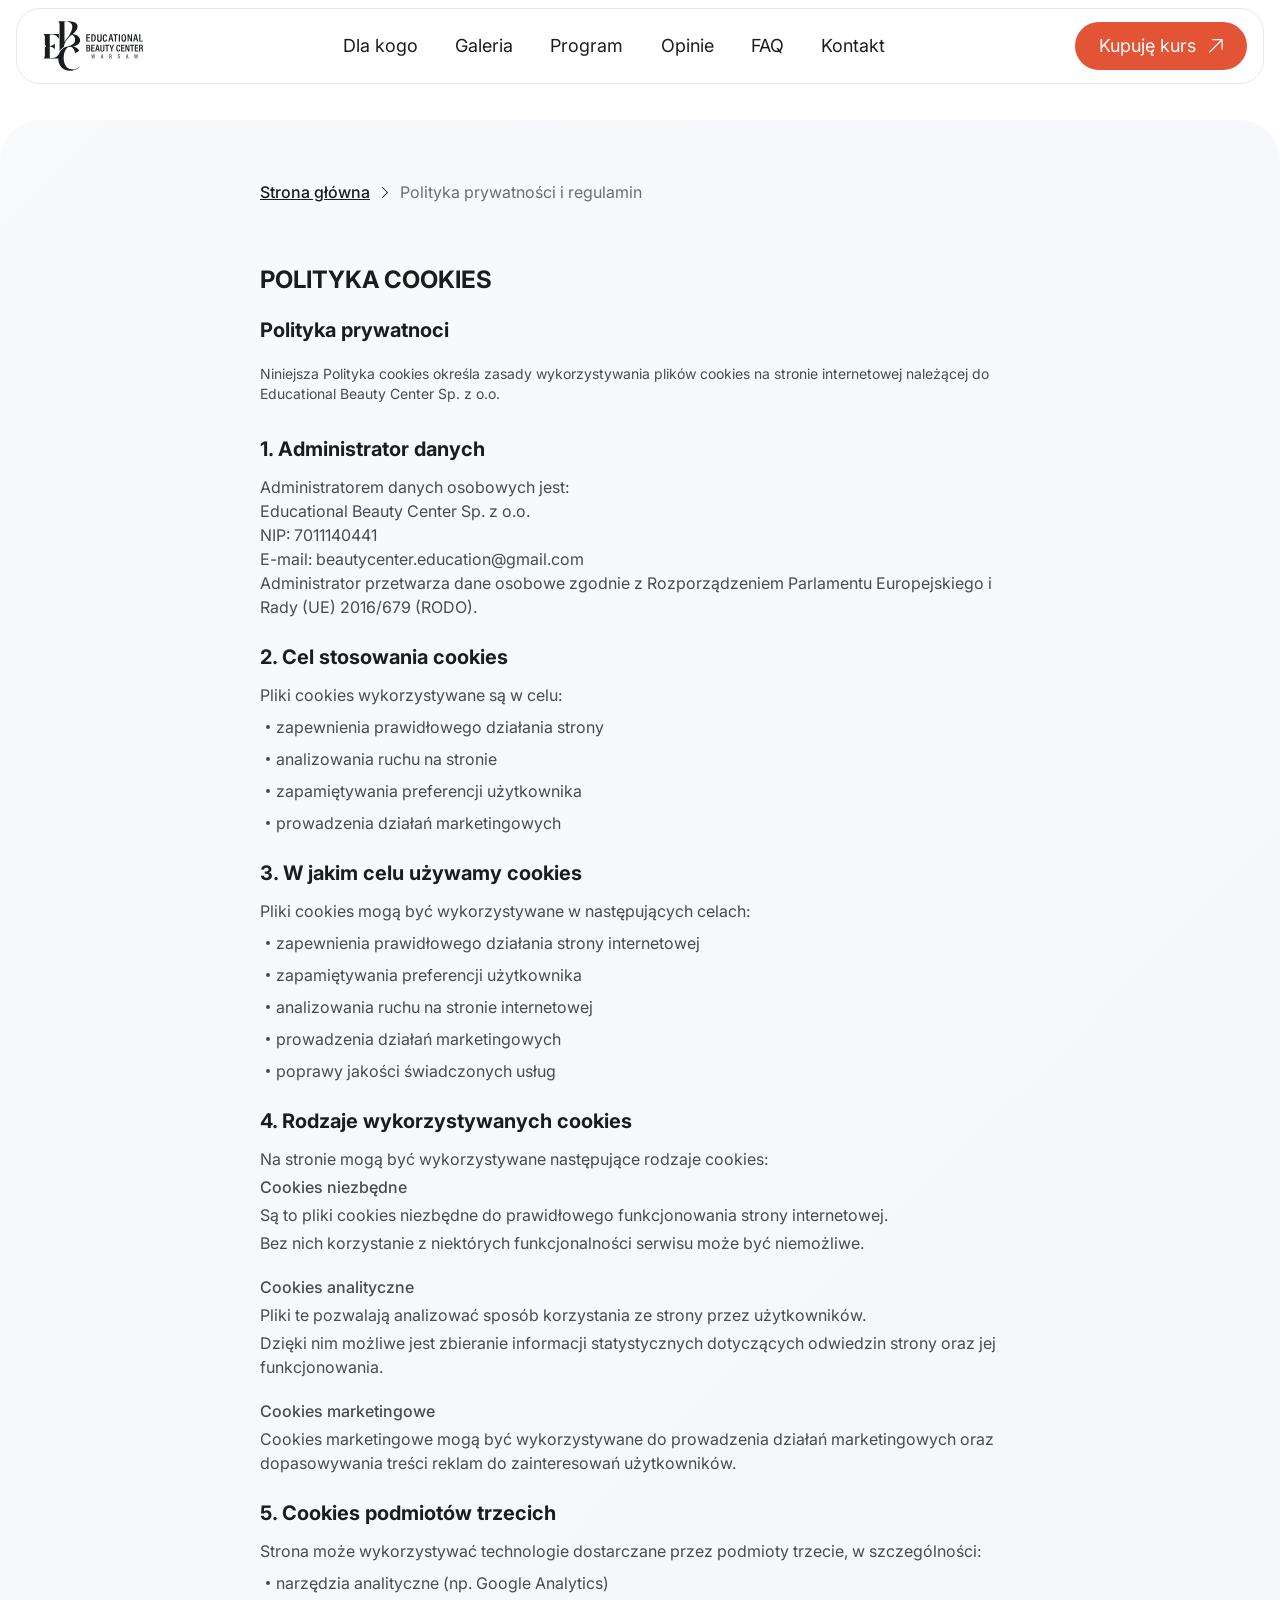
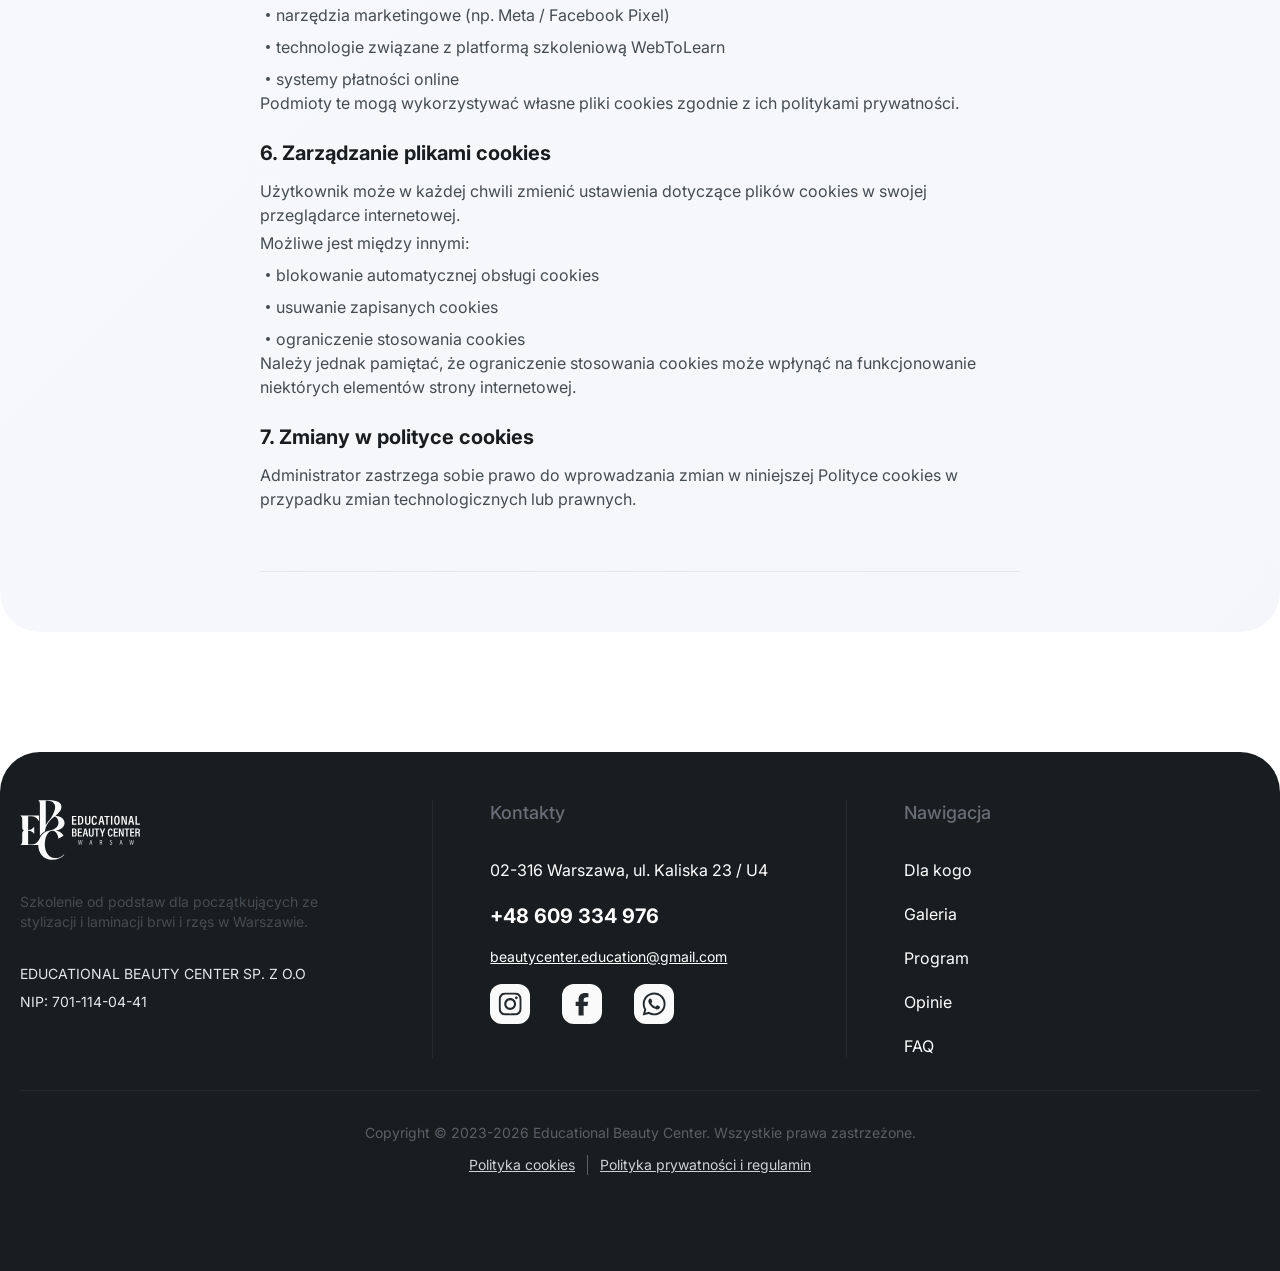
==== privacy-cookies.html @ ab55e99b "Add files via upload" ====
<!doctype html>
<html lang="pl">
	<head>
		<style data-fls-preloader="false" rel="preload">
			body > *:not(.fls-preloader) {opacity: 0;visibility: hidden;}[data-fls-preloader-loaded] body > *:not(.fls-preloader) {transition: opacity 0.5s ease 0s;opacity: 1;visibility: visible;}
		</style>
		<meta charset="UTF-8">
		<meta name="viewport" content="width=device-width, initial-scale=1.0">
		<link rel="shortcut icon" href="./assets/img/favicon.ico">
		<title>Privacy cookies</title>
		<link rel="modulepreload" crossorigin href="./js/common.min.js?v=1773149857282">
		<script type="module" crossorigin="" src="./js/main.min.js?v=1773149857282"></script>
		<link rel="stylesheet" crossorigin="" href="./css/main.min.css?v=1773149857282">
		<link rel="stylesheet" crossorigin="" href="./css/privacy-policy.min.css?v=1773149857282">
	</head>
	<body>
		<div class="wrapper">
			<!-- <header data-fls-header data-fls-header-scroll data-fls-header-scroll-show class="header"> -->
			<header class="header">
				<div class="header__container">
					<div class="header__logo">
						<img src="./assets/img/logo.svg" alt="Logo">
					</div>
					<div class="header__menu menu">
						<nav class="menu__body">
							<ul class="menu__list">
								<li class="menu__item">
									<a href="#who" class="menu__link">Dla kogo</a>
								</li>
								<li class="menu__item">
									<a href="#gallery" class="menu__link">Galeria</a>
								</li>
								<li class="menu__item">
									<a href="#program" class="menu__link">Program</a>
								</li>
								<li class="menu__item">
									<a href="#reviews" class="menu__link">Opinie</a>
								</li>
								<li class="menu__item">
									<a href="#faq" class="menu__link">FAQ</a>
								</li>
								<li class="menu__item">
									<a href="#footer" class="menu__link">Kontakt</a>
								</li>
							</ul>
							<div class="menu__actions actions-menu">
								<a href="tel:48609334976" class="actions-menu__phone">+48 609 334 976</a>
								<a href="mailto:beautycenter.education@gmail.com" class="actions-menu__mail">beautycenter.education@gmail.com</a>
								<ul class="actions-menu__social social">
									<li class="social__item">
										<a href="#" class="social__link">
											<svg width="24" height="24" viewbox="0 0 24 24" fill="none" xmlns="http://www.w3.org/2000/svg">
												<g clip-path="url(#clip0_9004_758)">
													<path d="M12 2.16094C15.2063 2.16094 15.5859 2.175 16.8469 2.23125C18.0187 2.28281 18.6516 2.47969 19.0734 2.64375C19.6313 2.85938 20.0344 3.12188 20.4516 3.53906C20.8734 3.96094 21.1313 4.35938 21.3469 4.91719C21.5109 5.33906 21.7078 5.97656 21.7594 7.14375C21.8156 8.40937 21.8297 8.78906 21.8297 11.9906C21.8297 15.1969 21.8156 15.5766 21.7594 16.8375C21.7078 18.0094 21.5109 18.6422 21.3469 19.0641C21.1313 19.6219 20.8687 20.025 20.4516 20.4422C20.0297 20.8641 19.6313 21.1219 19.0734 21.3375C18.6516 21.5016 18.0141 21.6984 16.8469 21.75C15.5813 21.8062 15.2016 21.8203 12 21.8203C8.79375 21.8203 8.41406 21.8062 7.15313 21.75C5.98125 21.6984 5.34844 21.5016 4.92656 21.3375C4.36875 21.1219 3.96562 20.8594 3.54844 20.4422C3.12656 20.0203 2.86875 19.6219 2.65312 19.0641C2.48906 18.6422 2.29219 18.0047 2.24062 16.8375C2.18438 15.5719 2.17031 15.1922 2.17031 11.9906C2.17031 8.78438 2.18438 8.40469 2.24062 7.14375C2.29219 5.97187 2.48906 5.33906 2.65312 4.91719C2.86875 4.35938 3.13125 3.95625 3.54844 3.53906C3.97031 3.11719 4.36875 2.85938 4.92656 2.64375C5.34844 2.47969 5.98594 2.28281 7.15313 2.23125C8.41406 2.175 8.79375 2.16094 12 2.16094ZM12 0C8.74219 0 8.33438 0.0140625 7.05469 0.0703125C5.77969 0.126563 4.90312 0.332812 4.14375 0.628125C3.35156 0.9375 2.68125 1.34531 2.01562 2.01562C1.34531 2.68125 0.9375 3.35156 0.628125 4.13906C0.332812 4.90313 0.126563 5.775 0.0703125 7.05C0.0140625 8.33437 0 8.74219 0 12C0 15.2578 0.0140625 15.6656 0.0703125 16.9453C0.126563 18.2203 0.332812 19.0969 0.628125 19.8563C0.9375 20.6484 1.34531 21.3188 2.01562 21.9844C2.68125 22.65 3.35156 23.0625 4.13906 23.3672C4.90313 23.6625 5.775 23.8687 7.05 23.925C8.32969 23.9812 8.7375 23.9953 11.9953 23.9953C15.2531 23.9953 15.6609 23.9812 16.9406 23.925C18.2156 23.8687 19.0922 23.6625 19.8516 23.3672C20.6391 23.0625 21.3094 22.65 21.975 21.9844C22.6406 21.3188 23.0531 20.6484 23.3578 19.8609C23.6531 19.0969 23.8594 18.225 23.9156 16.95C23.9719 15.6703 23.9859 15.2625 23.9859 12.0047C23.9859 8.74688 23.9719 8.33906 23.9156 7.05938C23.8594 5.78438 23.6531 4.90781 23.3578 4.14844C23.0625 3.35156 22.6547 2.68125 21.9844 2.01562C21.3188 1.35 20.6484 0.9375 19.8609 0.632812C19.0969 0.3375 18.225 0.13125 16.95 0.075C15.6656 0.0140625 15.2578 0 12 0Z" fill="#24292E"></path>
													<path d="M12 5.83594C8.59688 5.83594 5.83594 8.59688 5.83594 12C5.83594 15.4031 8.59688 18.1641 12 18.1641C15.4031 18.1641 18.1641 15.4031 18.1641 12C18.1641 8.59688 15.4031 5.83594 12 5.83594ZM12 15.9984C9.79219 15.9984 8.00156 14.2078 8.00156 12C8.00156 9.79219 9.79219 8.00156 12 8.00156C14.2078 8.00156 15.9984 9.79219 15.9984 12C15.9984 14.2078 14.2078 15.9984 12 15.9984Z" fill="#24292E"></path>
													<path d="M19.8469 5.59214C19.8469 6.38902 19.2 7.0312 18.4078 7.0312C17.6109 7.0312 16.9688 6.38433 16.9688 5.59214C16.9688 4.79526 17.6156 4.15308 18.4078 4.15308C19.2 4.15308 19.8469 4.79995 19.8469 5.59214Z" fill="#24292E"></path>
												</g>
												<defs>
													<clipPath id="clip0_9004_758">
														<rect width="24" height="24" fill="white"></rect>
													</clipPath>
												</defs>
											</svg>
										</a>
									</li>
									<li class="social__item">
										<a href="#" class="social__link">
											<svg width="24" height="24" viewbox="0 0 24 24" fill="none" xmlns="http://www.w3.org/2000/svg">
												<path d="M8.88629 14.0889V23.3906H13.9592V14.0889H17.7419L18.5291 9.81193H13.9592V8.29881C13.9592 6.03788 14.8469 5.172 17.1384 5.172C17.8513 5.172 18.4242 5.18949 18.7565 5.22448V1.34548C18.1312 1.17493 16.6005 1 15.7172 1C11.0423 1 8.88629 3.20845 8.88629 7.97082V9.81193H6V14.0889H8.88629Z" fill="#24292E"></path>
											</svg>
										</a>
									</li>
									<li class="social__item">
										<a href="#" class="social__link">
											<svg width="24" height="24" viewbox="0 0 24 24" fill="none" xmlns="http://www.w3.org/2000/svg">
												<path d="M0 23.9999L1.687 17.837C0.645998 16.033 0.0989998 13.988 0.0999998 11.891C0.103 5.33499 5.43799 0 11.993 0C15.174 0.000999998 18.16 1.24 20.406 3.48799C22.6509 5.73599 23.8869 8.72398 23.8859 11.902C23.8829 18.459 18.548 23.7939 11.993 23.7939C10.003 23.7929 8.04198 23.2939 6.30499 22.346L0 23.9999ZM6.59698 20.193C8.27298 21.188 9.87298 21.784 11.989 21.785C17.437 21.785 21.875 17.351 21.878 11.9C21.88 6.43798 17.463 2.01 11.997 2.008C6.54499 2.008 2.11 6.44199 2.108 11.892C2.107 14.117 2.75899 15.783 3.85399 17.526L2.85499 21.174L6.59698 20.193ZM17.984 14.729C17.91 14.605 17.712 14.531 17.414 14.382C17.117 14.233 15.656 13.514 15.383 13.415C15.111 13.316 14.913 13.266 14.714 13.564C14.516 13.861 13.946 14.531 13.773 14.729C13.6 14.927 13.426 14.952 13.129 14.803C12.832 14.654 11.874 14.341 10.739 13.328C9.85598 12.54 9.25898 11.567 9.08598 11.269C8.91298 10.972 9.06798 10.811 9.21598 10.663C9.34998 10.53 9.51298 10.316 9.66198 10.142C9.81298 9.96998 9.86198 9.84598 9.96198 9.64698C10.061 9.44898 10.012 9.27498 9.93698 9.12598C9.86198 8.97798 9.26798 7.51498 9.02098 6.91998C8.77898 6.34099 8.53398 6.41899 8.35198 6.40999L7.78198 6.39999C7.58398 6.39999 7.26198 6.47399 6.98998 6.77199C6.71798 7.06998 5.94999 7.78798 5.94999 9.25098C5.94999 10.714 7.01498 12.127 7.16298 12.325C7.31198 12.523 9.25798 15.525 12.239 16.812C12.948 17.118 13.502 17.301 13.933 17.438C14.645 17.664 15.293 17.632 15.805 17.556C16.376 17.471 17.563 16.837 17.811 16.143C18.059 15.448 18.059 14.853 17.984 14.729Z" fill="#24292E"></path>
											</svg>
										</a>
									</li>
								</ul>
								<div class="actions-menu__btn">
									<a href="#" class="actions-menu__button button">
										Dołącz do kursu!
										<img src="./assets/img/icons/arrow.svg" alt="arrow">
									</a>
								</div>
							</div>
						</nav>
					</div>
					<div class="header__actions">
						<!-- <a href="#contacts" data-fls-button class="header__button button">Kupuję kurs</a> -->
						<a href="#" data-fls-button="" class="header__button button">
							Kupuję kurs
							<img src="./assets/img/icons/arrow.svg" alt="arrow">
						</a>
					</div>
					<button type="button" data-fls-menu="" class="icon-menu">
						<span></span>
					</button>
				</div>
			</header>
			<main class="page">
				<script src="../index/index.js?v=1773149857282"></script>
				<div data-fls-privacy-policy="" class="page-privacy-policy">
					<section class="privacy-policy">
						<div class="privacy-policy__wrapper">
							<div class="privacy-policy__container">
								<div class="privacy-policy__bradcrumbs bradcrumbs">
									<ul class="bradcrumbs__list">
										<li class="bradcrumbs__item">
											<a href="index.html">Strona główna</a>
										</li>
										<li class="bradcrumbs__item bradcrumbs__item--color">Polityka prywatności i regulamin</li>
									</ul>
								</div>
								<h2 class="privacy-policy__title">POLITYKA COOKIES</h2>
								<div class="privacy-policy__content">
									<div class="privacy-policy__box">
										<div class="privacy-policy__header header-privacy-policy">
											<div class="header-privacy-policy__subtitle">Polityka prywatnoci</div>
											<div class="header-privacy-policy__text">
												Niniejsza Polityka cookies określa zasady wykorzystywania plików cookies na stronie internetowej należącej do
							Educational Beauty Center Sp. z o.o.
											</div>
										</div>
										<div class="privacy-policy__body body-privacy-policy">
											<ul class="body-privacy-policy__list">
												<li class="body-privacy-policy__item-title">1. Administrator danych</li>
												<li class="body-privacy-policy__item">
													Administratorem danych osobowych jest:
													<br>
													Educational Beauty Center Sp. z o.o.
													<br>
													NIP: 7011140441
													<br>
													E-mail:
													<a href="mailto:beautycenter.education@gmail.com">beautycenter.education@gmail.com</a>
													<br>
													Administrator przetwarza dane osobowe zgodnie z Rozporządzeniem Parlamentu Europejskiego i Rady (UE) 2016/679 (RODO).
												</li>
											</ul>
											<ul class="body-privacy-policy__list">
												<li class="body-privacy-policy__item-title">2. Cel stosowania cookies</li>
												<li class="body-privacy-policy__item">
													Pliki cookies wykorzystywane są w celu:
													<ul class="body-privacy-policy__sub-list">
														<li class="body-privacy-policy__sub-item">zapewnienia prawidłowego działania strony</li>
														<li class="body-privacy-policy__sub-item">analizowania ruchu na stronie</li>
														<li class="body-privacy-policy__sub-item">zapamiętywania preferencji użytkownika</li>
														<li class="body-privacy-policy__sub-item">prowadzenia działań marketingowych</li>
													</ul>
												</li>
											</ul>
											<ul class="body-privacy-policy__list">
												<li class="body-privacy-policy__item-title">3. W jakim celu używamy cookies</li>
												<li class="body-privacy-policy__item">
													Pliki cookies mogą być wykorzystywane w następujących celach:
													<ul class="body-privacy-policy__sub-list">
														<li class="body-privacy-policy__sub-item">zapewnienia prawidłowego działania strony internetowej</li>
														<li class="body-privacy-policy__sub-item">zapamiętywania preferencji użytkownika</li>
														<li class="body-privacy-policy__sub-item">analizowania ruchu na stronie internetowej</li>
														<li class="body-privacy-policy__sub-item">prowadzenia działań marketingowych</li>
														<li class="body-privacy-policy__sub-item">poprawy jakości świadczonych usług</li>
													</ul>
												</li>
											</ul>
											<ul class="body-privacy-policy__list">
												<li class="body-privacy-policy__item-title">4. Rodzaje wykorzystywanych cookies</li>
												<li class="body-privacy-policy__item">Na stronie mogą być wykorzystywane następujące rodzaje cookies:</li>
												<li class="body-privacy-policy__item body-privacy-policy__item--fw body-privacy-policy__item--pt">Cookies niezbędne</li>
												<li class="body-privacy-policy__item">
													Są to pliki cookies niezbędne do prawidłowego funkcjonowania strony internetowej.
												</li>
												<li class="body-privacy-policy__item">Bez nich korzystanie z niektórych funkcjonalności serwisu może być niemożliwe.</li>
												<li class="body-privacy-policy__item body-privacy-policy__item--fw">Cookies analityczne</li>
												<li class="body-privacy-policy__item">Pliki te pozwalają analizować sposób korzystania ze strony przez użytkowników.</li>
												<li class="body-privacy-policy__item">
													Dzięki nim możliwe jest zbieranie informacji statystycznych dotyczących odwiedzin strony oraz jej funkcjonowania.
												</li>
												<li class="body-privacy-policy__item body-privacy-policy__item--fw">Cookies marketingowe</li>
												<li class="body-privacy-policy__item">
													Cookies marketingowe mogą być wykorzystywane do prowadzenia działań marketingowych oraz dopasowywania treści reklam do
									zainteresowań użytkowników.
												</li>
											</ul>
											<ul class="body-privacy-policy__list">
												<li class="body-privacy-policy__item-title">5. Cookies podmiotów trzecich</li>
												<li class="body-privacy-policy__item">
													Strona może wykorzystywać technologie dostarczane przez podmioty trzecie, w szczególności:
													<ul class="body-privacy-policy__sub-list">
														<li class="body-privacy-policy__sub-item">narzędzia analityczne (np. Google Analytics)</li>
														<li class="body-privacy-policy__sub-item">narzędzia marketingowe (np. Meta / Facebook Pixel)</li>
														<li class="body-privacy-policy__sub-item">technologie związane z platformą szkoleniową WebToLearn</li>
														<li class="body-privacy-policy__sub-item">systemy płatności online</li>
													</ul>
													Podmioty te mogą wykorzystywać własne pliki cookies zgodnie z ich politykami prywatności.
												</li>
											</ul>
											<ul class="body-privacy-policy__list">
												<li class="body-privacy-policy__item-title">6. Zarządzanie plikami cookies</li>
												<li class="body-privacy-policy__item">
													Użytkownik może w każdej chwili zmienić ustawienia dotyczące plików cookies w swojej przeglądarce internetowej.
												</li>
												<li class="body-privacy-policy__item">
													Możliwe jest między innymi:
													<ul class="body-privacy-policy__sub-list">
														<li class="body-privacy-policy__sub-item">blokowanie automatycznej obsługi cookies</li>
														<li class="body-privacy-policy__sub-item">usuwanie zapisanych cookies</li>
														<li class="body-privacy-policy__sub-item">ograniczenie stosowania cookies</li>
													</ul>
													Należy jednak pamiętać, że ograniczenie stosowania cookies może wpłynąć na funkcjonowanie niektórych elementów strony
									internetowej.
												</li>
											</ul>
											<ul class="body-privacy-policy__list">
												<li class="body-privacy-policy__item-title">7. Zmiany w polityce cookies</li>
												<li class="body-privacy-policy__item">
													Administrator zastrzega sobie prawo do wprowadzania zmian w niniejszej Polityce cookies w przypadku zmian
									technologicznych lub prawnych.
												</li>
											</ul>
										</div>
									</div>
								</div>
							</div>
						</div>
					</section>
				</div>
			</main>
			<footer id="footer" data-fls-footer="" class="footer">
				<div class="footer__container">
					<div class="footer__top">
						<div class="footer__column">
							<div class="footer__box-column">
								<div class="footer__logo">
									<img src="./assets/img/logo-dark.svg" alt="Logo">
								</div>
								<div class="footer__text">
									<p>
										Szkolenie od podstaw dla początkujących ze stylizacji i laminacji brwi i rzęs w Warszawie.
									</p>
								</div>
								<ul class="footer__info info-footer">
									<li class="info-footer__item">EDUCATIONAL BEAUTY CENTER SP. Z O.O</li>
									<li class="info-footer__item">NIP: 701-114-04-41</li>
									<!-- <li class="info-footer__item">RIS: 2.14/00051/2024</li> -->
								</ul>
							</div>
						</div>
						<div class="footer__column">
							<div class="footer__box-column">
								<h5 class="footer__subtitle">Kontakty</h5>
								<div class="footer__contacts contacts-footer">
									<div class="contacts-footer__adress">02-316 Warszawa, ul. Kaliska 23 / U4</div>
									<div class="contacts-footer__tel">
										<a href="tel:48609334976">+48 609 334 976</a>
									</div>
									<div class="contacts-footer__mail">
										<a href="mailto:beautycenter.education@gmail.com">beautycenter.education@gmail.com</a>
									</div>
									<ul class="contacts-footer__social social-footer">
										<li class="social-footer__item">
											<a href="https://www.instagram.com/ebc.warszawa" target="_blank" class="social-footer__link">
												<svg width="25" height="24" viewbox="0 0 25 24" fill="none" xmlns="http://www.w3.org/2000/svg">
													<g clip-path="url(#clip0_6001_3079)">
														<path d="M12.6666 2.16094C15.8729 2.16094 16.2526 2.175 17.5135 2.23125C18.6854 2.28281 19.3182 2.47969 19.7401 2.64375C20.2979 2.85938 20.701 3.12188 21.1182 3.53906C21.5401 3.96094 21.7979 4.35938 22.0135 4.91719C22.1776 5.33906 22.3744 5.97656 22.426 7.14375C22.4823 8.40937 22.4963 8.78906 22.4963 11.9906C22.4963 15.1969 22.4823 15.5766 22.426 16.8375C22.3744 18.0094 22.1776 18.6422 22.0135 19.0641C21.7979 19.6219 21.5354 20.025 21.1182 20.4422C20.6963 20.8641 20.2979 21.1219 19.7401 21.3375C19.3182 21.5016 18.6807 21.6984 17.5135 21.75C16.2479 21.8062 15.8682 21.8203 12.6666 21.8203C9.46038 21.8203 9.08069 21.8062 7.81975 21.75C6.64788 21.6984 6.01506 21.5016 5.59319 21.3375C5.03538 21.1219 4.63225 20.8594 4.21506 20.4422C3.79319 20.0203 3.53538 19.6219 3.31975 19.0641C3.15569 18.6422 2.95881 18.0047 2.90725 16.8375C2.851 15.5719 2.83694 15.1922 2.83694 11.9906C2.83694 8.78438 2.851 8.40469 2.90725 7.14375C2.95881 5.97187 3.15569 5.33906 3.31975 4.91719C3.53538 4.35938 3.79788 3.95625 4.21506 3.53906C4.63694 3.11719 5.03538 2.85938 5.59319 2.64375C6.01506 2.47969 6.65256 2.28281 7.81975 2.23125C9.08069 2.175 9.46038 2.16094 12.6666 2.16094ZM12.6666 0C9.40881 0 9.001 0.0140625 7.72131 0.0703125C6.44631 0.126563 5.56975 0.332812 4.81038 0.628125C4.01819 0.9375 3.34788 1.34531 2.68225 2.01562C2.01194 2.68125 1.60413 3.35156 1.29475 4.13906C0.999438 4.90313 0.793188 5.775 0.736938 7.05C0.680688 8.33437 0.666626 8.74219 0.666626 12C0.666626 15.2578 0.680688 15.6656 0.736938 16.9453C0.793188 18.2203 0.999438 19.0969 1.29475 19.8563C1.60413 20.6484 2.01194 21.3188 2.68225 21.9844C3.34788 22.65 4.01819 23.0625 4.80569 23.3672C5.56975 23.6625 6.44163 23.8687 7.71663 23.925C8.99631 23.9812 9.40413 23.9953 12.6619 23.9953C15.9198 23.9953 16.3276 23.9812 17.6073 23.925C18.8823 23.8687 19.7588 23.6625 20.5182 23.3672C21.3057 23.0625 21.976 22.65 22.6416 21.9844C23.3073 21.3188 23.7197 20.6484 24.0244 19.8609C24.3197 19.0969 24.526 18.225 24.5823 16.95C24.6385 15.6703 24.6526 15.2625 24.6526 12.0047C24.6526 8.74688 24.6385 8.33906 24.5823 7.05938C24.526 5.78438 24.3197 4.90781 24.0244 4.14844C23.7291 3.35156 23.3213 2.68125 22.651 2.01562C21.9854 1.35 21.3151 0.9375 20.5276 0.632812C19.7635 0.3375 18.8916 0.13125 17.6166 0.075C16.3323 0.0140625 15.9244 0 12.6666 0Z" fill="#24292E"></path>
														<path d="M12.6666 5.83594C9.2635 5.83594 6.50256 8.59688 6.50256 12C6.50256 15.4031 9.2635 18.1641 12.6666 18.1641C16.0698 18.1641 18.8307 15.4031 18.8307 12C18.8307 8.59688 16.0698 5.83594 12.6666 5.83594ZM12.6666 15.9984C10.4588 15.9984 8.66819 14.2078 8.66819 12C8.66819 9.79219 10.4588 8.00156 12.6666 8.00156C14.8744 8.00156 16.6651 9.79219 16.6651 12C16.6651 14.2078 14.8744 15.9984 12.6666 15.9984Z" fill="#24292E"></path>
														<path d="M20.5135 5.59238C20.5135 6.38926 19.8666 7.03145 19.0744 7.03145C18.2776 7.03145 17.6354 6.38457 17.6354 5.59238C17.6354 4.79551 18.2823 4.15332 19.0744 4.15332C19.8666 4.15332 20.5135 4.8002 20.5135 5.59238Z" fill="#24292E"></path>
													</g>
													<defs>
														<clipPath id="clip0_6001_3079">
															<rect width="24" height="24" fill="white" transform="translate(0.666626)"></rect>
														</clipPath>
													</defs>
												</svg>
											</a>
										</li>
										<li class="social-footer__item">
											<a href="https://www.facebook.com/ebc.warszawa" target="_blank" class="social-footer__link">
												<svg width="14" height="23" viewbox="0 0 14 23" fill="none" xmlns="http://www.w3.org/2000/svg">
													<path d="M3.55291 13.0889V22.3906H8.62578V13.0889H12.4086L13.1957 8.81193H8.62578V7.29881C8.62578 5.03788 9.51354 4.172 11.8051 4.172C12.5179 4.172 13.0908 4.18949 13.4231 4.22448V0.34548C12.7978 0.174927 11.2672 0 10.3838 0C5.70888 0 3.55291 2.20845 3.55291 6.97082V8.81193H0.666626V13.0889H3.55291Z" fill="#24292E"></path>
												</svg>
											</a>
										</li>
										<li class="social-footer__item">
											<a href="https://wa.me/48609334976" target="_blank" class="social-footer__link">
												<svg width="25" height="24" viewbox="0 0 25 24" fill="none" xmlns="http://www.w3.org/2000/svg">
													<path d="M0.666626 23.9999L2.35362 17.837C1.31262 16.033 0.765626 13.988 0.766626 11.891C0.769626 5.33499 6.10461 0 12.6596 0C15.8406 0.000999998 18.8266 1.24 21.0726 3.48799C23.3176 5.73599 24.5536 8.72398 24.5526 11.902C24.5496 18.459 19.2146 23.7939 12.6596 23.7939C10.6696 23.7929 8.70861 23.2939 6.97161 22.346L0.666626 23.9999ZM7.26361 20.193C8.93961 21.188 10.5396 21.784 12.6556 21.785C18.1036 21.785 22.5416 17.351 22.5446 11.9C22.5466 6.43798 18.1296 2.01 12.6636 2.008C7.21161 2.008 2.77662 6.44199 2.77462 11.892C2.77362 14.117 3.42562 15.783 4.52062 17.526L3.52162 21.174L7.26361 20.193ZM18.6506 14.729C18.5766 14.605 18.3786 14.531 18.0806 14.382C17.7836 14.233 16.3226 13.514 16.0496 13.415C15.7776 13.316 15.5796 13.266 15.3806 13.564C15.1826 13.861 14.6126 14.531 14.4396 14.729C14.2666 14.927 14.0926 14.952 13.7956 14.803C13.4986 14.654 12.5406 14.341 11.4056 13.328C10.5226 12.54 9.9256 11.567 9.7526 11.269C9.57961 10.972 9.7346 10.811 9.8826 10.663C10.0166 10.53 10.1796 10.316 10.3286 10.142C10.4796 9.96998 10.5286 9.84598 10.6286 9.64698C10.7276 9.44898 10.6786 9.27498 10.6036 9.12598C10.5286 8.97798 9.93461 7.51498 9.68761 6.91998C9.44561 6.34099 9.20061 6.41899 9.01861 6.40999L8.44861 6.39999C8.25061 6.39999 7.92861 6.47399 7.65661 6.77199C7.38461 7.06998 6.61661 7.78798 6.61661 9.25098C6.61661 10.714 7.68161 12.127 7.82961 12.325C7.97861 12.523 9.9246 15.525 12.9056 16.812C13.6146 17.118 14.1686 17.301 14.5996 17.438C15.3116 17.664 15.9596 17.632 16.4716 17.556C17.0426 17.471 18.2296 16.837 18.4776 16.143C18.7256 15.448 18.7256 14.853 18.6506 14.729Z" fill="#24292E"></path>
												</svg>
											</a>
										</li>
									</ul>
								</div>
							</div>
						</div>
						<div class="footer__column">
							<div class="footer__subtitle">Nawigacja</div>
							<nav class="footer__nav menu-footer">
								<ul class="menu-footer__list">
									<li class="menu-footer__item">
										<a href="#who" class="menu-footer__link">Dla
								kogo</a>
									</li>
									<li class="menu-footer__item">
										<a href="#gallery" class="menu-footer__link">Galeria</a>
									</li>
									<li class="menu-footer__item">
										<a href="#program" class="menu-footer__link">Program</a>
									</li>
									<li class="menu-footer__item">
										<a href="#reviews" class="menu-footer__link">Opinie</a>
									</li>
									<li class="menu-footer__item">
										<a href="#faq" class="menu-footer__link">FAQ</a>
									</li>
								</ul>
							</nav>
						</div>
					</div>
					<div class="footer__bottom">
						<div class="footer__copy">Copyright © 2023-2026 Educational Beauty Center. Wszystkie prawa zastrzeżone.</div>
						<div class="footer__actions actions-footer">
							<div class="actions-footer__item">
								<a href="privacy-cookies.html" class="actions-footer__link">Polityka cookies</a>
							</div>
							<div class="actions-footer__item">
								<a href="privacy-policy.html" class="actions-footer__link">Polityka prywatności i regulamin</a>
							</div>
						</div>
					</div>
				</div>
			</footer>
		</div>
	</body>
</html>
---- css/main.min.css ----
@import url("https://fonts.googleapis.com/css2?family=Inter:wght@400;500;700&display=swap");*{border:0;margin:0;padding:0}*,:after,:before{box-sizing:border-box}:after,:before{display:inline-block}body,html{height:100%;scroll-behavior:smooth}body{line-height:1;scrollbar-gutter:stable;-ms-text-size-adjust:100%;-moz-text-size-adjust:100%;-webkit-text-size-adjust:100%;-webkit-font-smoothing:antialiased;-moz-osx-font-smoothing:grayscale}button,input,textarea{background-color:transparent;color:inherit;font-family:inherit;font-size:inherit;line-height:inherit}input,textarea{width:100%}label{display:inline-block}button,option,select{cursor:pointer}a{color:inherit;display:inline-block;text-decoration:none}ul li{list-style:none}img{height:auto;max-width:100%;vertical-align:middle}h1,h2,h3,h4,h5,h6{font-size:inherit;font-weight:inherit}address{font-style:normal}body{background-color:#fff;color:#454c52;font-family:Inter;font-size:.875rem;min-width:22.5rem}[data-fls-scrolllock] body{overflow:hidden;overscroll-behavior:none;touch-action:none}.wrapper{display:flex;flex-direction:column;min-height:100%;overflow:clip}.wrapper>main{flex:1 1 auto}.wrapper>*{min-width:0}[class*=__container]{margin:0 auto;max-width:85rem;padding-left:1.25rem;padding-right:1.25rem}.menu__body{width:100%}.menu__list{align-items:center;display:flex;flex-wrap:wrap;row-gap:.3125rem}.menu__item{flex:0 0 auto}.menu__link{color:#1a1d1f;font-size:1.125rem;line-height:1.44;text-align:center;transition:color .3s}.actions-menu{display:grid;padding-top:2rem;row-gap:1.5rem}.actions-menu__phone{color:#24292e;font-size:1.25rem;font-weight:700;line-height:1.4;text-decoration:underline}.actions-menu__mail{color:#24292e;font-size:1rem;line-height:1.5;text-decoration:underline}.actions-menu__social:not(:last-child){margin-bottom:1rem}.social{align-items:center;column-gap:2rem;display:flex}.social__item{align-items:center;display:inline-flex;flex:0 0 2.5rem;height:2.5rem;justify-content:center;width:2.5rem}.social__link svg{flex:0 0 1.5rem;height:1.5rem;width:1.5rem}.icon-menu{display:none}.header{background-color:transparent;left:0;padding-left:1rem;padding-right:1rem;position:fixed;right:0;top:.5rem;transition:transform .4s ease-in-out;z-index:50}.header.--hidden{transform:translateY(-100%)}.header__container{align-items:center;background-color:#fff;background-color:transparent;border:.0625rem solid #e6e8eb;border-radius:1.5rem;column-gap:1.875rem;display:flex;justify-content:space-between;max-width:82.5rem;padding:.75rem 1rem;position:relative;z-index:50}.header__container:after{backdrop-filter:none;backdrop-filter:blur(.25rem);-webkit-backdrop-filter:blur(.25rem);background:hsla(0,0%,100%,.6);border-radius:1.5rem;content:"";height:100%;left:0;position:absolute;top:0;width:100%;z-index:2}.header__logo{flex:0 0 7.5rem;height:3.125rem;max-width:7.5rem;position:relative;z-index:3}.header__logo img{height:100%;width:100%}.header__menu{z-index:4}.header__actions{align-items:center;column-gap:1.25rem;display:flex;position:relative;z-index:5}.header__button{flex:0 0 auto}[data-fls-header-scroll].--header-scroll{left:0;position:sticky;right:0;top:.5rem;z-index:50}[data-fls-header-scroll-show].--header-scroll{transform:translateY(-100%);transition:transform .3s ease}[data-fls-header-scroll-show].--header-show{transform:translateY(0)}.footer{background-color:#1a1d1f;border-radius:2.5rem 2.5rem 0 0;padding-bottom:6rem;padding-top:3rem}.footer__top{border-bottom:.0625rem solid #24292e;display:grid;grid-template-columns:repeat(3,1fr);padding-bottom:2rem}.footer__column{display:grid;row-gap:2rem}.footer__column:not(:last-child){border-right:.0625rem solid #24292e}.footer__box-column{align-self:start;display:grid;row-gap:2rem}.footer__logo{height:3.75rem;width:7.5rem}.footer__logo img{height:100%;width:100%}.footer__text{color:#454c52;line-height:1.43}.footer__subtitle{color:#676e76;font-size:1.125rem;font-weight:500;line-height:1.44}.footer__bottom{display:grid;justify-content:center;padding-top:2rem;row-gap:.75rem}.footer__copy{color:#596066;font-size:.875rem;line-height:1.43;text-align:center}.actions-footer{display:flex;justify-content:center}.actions-footer__item:first-child{border-right:.0625rem solid #596066;padding-right:.75rem}.actions-footer__item:nth-child(2){padding-left:.75rem}.actions-footer__link{color:#ced2d6;font-size:.875rem;line-height:1.4;text-align:center;text-decoration:underline;transition:color .3s}.social-footer{align-items:center;column-gap:2rem;display:flex}.social-footer__link{align-items:center;background-color:#fafafa;border-radius:.75rem;display:flex;height:2.5rem;justify-content:center;padding:.5rem;width:2.5rem}.social-footer__link svg path{fill:#24292e;transition:fill .3s}.info-footer{display:grid;row-gap:.5rem}.info-footer__item{color:#e5e7ea;line-height:1.4}.contacts-footer{display:grid;row-gap:1.25rem}.contacts-footer__adress{color:#fff;font-size:1rem;line-height:1.5}.contacts-footer__tel{color:#fff;font-size:1.25rem;font-weight:700;line-height:1.4;transition:color .3s}.contacts-footer__mail{color:#fff;justify-self:start;line-height:1;transition:color .3s}.contacts-footer__mail a{text-decoration:underline}.menu-footer__list{display:grid;row-gap:1.25rem}.menu-footer__link{color:#fff;font-size:1rem;line-height:1.5;transition:color .3s}.button{align-items:center;background-color:#e35336;border-radius:1.5rem;color:#fff;column-gap:.8125rem;display:inline-flex;font-size:1.125rem;line-height:1.56;padding:.625rem 1.5rem;transition:background-color .3s}.button img{flex:0 0 0.875rem;height:.875rem;object-fit:contain;width:.875rem}.button--fw{width:100%}.fls-preloader{align-items:center;display:flex;height:100%;justify-content:center;left:0;pointer-events:none;position:fixed;top:0;transition:all .8s .3s;width:100%;z-index:-1}.fls-preloader__body{display:flex;flex-direction:column;max-width:31.25rem;padding:.93rem}.fls-preloader__counter{font-size:10rem}.fls-preloader__line span{background-color:#7a956b;display:inline-block;height:.8rem;transition:width .2s ease}[data-fls-preloader-loaded] .fls-preloader{opacity:0;visibility:hidden}@media (width <= 61.99875em){.menu__list{column-gap:1.25rem}.footer__column:not(:last-child){padding-right:2rem}.footer__column:not(:first-child){padding-left:2rem}}@media (max-width:61.99875em) and (any-hover:none){.icon-menu{cursor:default}}@media (max-width:61.99875em){.menu{align-items:flex-start;display:flex;flex-direction:column;height:100%;overflow:auto;padding:7.125rem .9375rem 1.875rem;row-gap:1rem;z-index:50}.menu,.menu:before{background-color:#fff;position:fixed;right:-100%;top:0;transition:right .5s;width:100%}.menu:before{border-radius:2rem;content:"";height:4.625rem;z-index:2}[data-fls-menu-open] .menu,[data-fls-menu-open] .menu:before{right:0}.menu__list{align-items:flex-start;border-bottom:.0625rem solid #e5e7ea;flex-direction:column;padding-bottom:1rem;row-gap:2rem}.menu__link{color:#1a1d1f;font-size:1.375rem;font-weight:700;line-height:1.4}.icon-menu{display:block;height:.6875rem;position:relative;width:1.875rem;z-index:51}.icon-menu:after,.icon-menu:before{background-color:#24292e;border-radius:.5rem;content:"";height:.15625rem;position:absolute;right:0;transition:all .3s ease 0s;width:100%}.icon-menu:before{top:0}.icon-menu:after{bottom:0}.icon-menu span{top:calc(50% - .0625rem)}[data-fls-menu-open] .icon-menu span{width:0}[data-fls-menu-open] .icon-menu:before{top:calc(50% - .075rem);transform:rotate(-45deg)}[data-fls-menu-open] .icon-menu:after{bottom:calc(50% - .075rem);transform:rotate(45deg)}.footer__top{grid-template-columns:repeat(2,1fr)}.footer__column:first-child{border-bottom:.0625rem solid #24292e;grid-column-end:3;grid-column-start:1;padding-bottom:2rem}.footer__column:nth-child(2),.footer__column:nth-child(3){margin-top:2rem}.footer__logo,.footer__text,.info-footer,.info-footer__item{justify-self:center}}@media (max-width:47.99875em){.menu:before{height:4.625rem}.menu__list{padding-bottom:2rem}.menu__link{font-size:1.125rem}.header{padding-left:0;padding-right:0;top:0}.header__logo{flex:0 0 5.625rem;max-width:5.625rem}.header__button{display:none!important}.footer__top{grid-template-columns:auto}.footer__column:first-child{grid-column-end:2;grid-column-start:1}.footer__column:not(:last-child){border-bottom:.0625rem solid #24292e;border-right:none;padding-bottom:2rem;padding-left:0;padding-right:0}.footer__column:not(:first-child){padding-left:0;padding-top:2rem}.fls-preloader__counter{font-size:8rem}}@media (width > 61.99875em) and (width <= 85em){.menu__list{column-gap:clamp(1.25rem,-2.45624558448125rem + 5.9779359817vw,2.625rem)}.footer__column:not(:last-child){padding-right:clamp(2rem,-3.39090266833125rem + 8.6951796098vw,4rem)}.footer__column:not(:first-child){padding-left:clamp(2rem,-3.39090266833125rem + 8.6951796098vw,4rem)}}@media (min-width:61.99875em){.actions-menu{display:none}}@media (width > 85em){.menu__list{column-gap:2.625rem}.footer__column:not(:last-child){padding-right:4rem}.footer__column:not(:first-child){padding-left:4rem}}@media (any-hover:hover){.actions-footer__link:hover,.menu__link:hover{color:#e35336}.social-footer__link:hover svg path{fill:#e35336}.contacts-footer__mail:hover,.contacts-footer__tel:hover,.menu-footer__link:hover{color:#e35336}.button:hover{background-color:#c1462d}}
---- css/privacy-policy.min.css ----
.page-privacy-policy{padding-bottom:7.5rem;padding-top:7.5rem}.privacy-policy__wrapper{background:linear-gradient(135deg,rgba(245,246,250,.6),#f5f6fa);border-radius:2.5rem;margin:0 auto;max-width:82.5rem;padding-bottom:3.75rem;padding-top:3.75rem}.privacy-policy__container{margin:0 auto;max-width:50rem}.privacy-policy__bradcrumbs{margin-bottom:3.75rem}.privacy-policy__title{color:#1a1d1f;font-size:1.5rem;font-weight:700;line-height:1.33}.privacy-policy__title:not(:last-child){margin-bottom:1.25rem}.privacy-policy__box:first-child{border-bottom:.0625rem solid #e5e7ea;padding-bottom:3.75rem}.privacy-policy__box:nth-child(2){padding-top:3.75rem}.bradcrumbs__list{align-items:center;column-gap:.75rem;display:flex}.bradcrumbs__item{flex:0 0 auto}.bradcrumbs__item a{align-items:center;color:#1a1d1f;column-gap:.75rem;display:inline-flex;font-size:1rem;font-weight:500;line-height:1.5;text-decoration:underline}.bradcrumbs__item a:after{background:url(../assets/img/icons/arrow-breadceumbs.svg) 0 0 no-repeat;content:"";flex:0 0 0.375rem;height:.6875rem;object-fit:contain;width:.375rem}.bradcrumbs__item--color{color:#676e76;flex:1 1 auto;font-size:1rem;line-height:1.5}.header-privacy-policy{display:grid;row-gap:.75rem}.header-privacy-policy:not(:last-child){margin-bottom:2rem}.header-privacy-policy__subtitle{color:#1a1d1f;font-size:1.25rem;font-weight:700;line-height:1.4}.header-privacy-policy__subtitle:not(:last-child){margin-bottom:.5rem}.header-privacy-policy__subtitle--upper{text-transform:uppercase}.header-privacy-policy__text{color:#454c52;line-height:1.4}.body-privacy-policy{display:grid;row-gap:1.5rem}.body-privacy-policy__list{display:grid;row-gap:.25rem}.body-privacy-policy__item-title{color:#1a1d1f;font-size:1.25rem;font-weight:700;line-height:1.4}.body-privacy-policy__item-title:not(:last-child){margin-bottom:.5rem}.body-privacy-policy__item{color:#454c52;font-size:1rem;line-height:1.5}.body-privacy-policy__item--fw{font-weight:500;padding-top:1rem}.body-privacy-policy__item--pt{padding-top:0}.body-privacy-policy__sub-list{display:grid;padding-top:.5rem;row-gap:.5rem}.body-privacy-policy__sub-item{align-items:center;column-gap:.375rem;display:inline-flex;padding-left:.375rem}.body-privacy-policy__sub-item:before{background-color:#454c52;border-radius:50%;content:"";flex:0 0 0.25rem;height:.25rem;width:.25rem}@media (max-width:47.99875em){.privacy-policy__title{font-size:1.25rem}.bradcrumbs__item a,.bradcrumbs__item--color{font-size:.875rem}.body-privacy-policy__item-title,.header-privacy-policy__subtitle{font-size:1.125rem}.body-privacy-policy__item{font-size:.875rem}}@media (max-width:23.75em){.bradcrumbs__item a,.bradcrumbs__list{column-gap:.375rem}}@media (any-hover:hover){.body-privacy-policy__item a:hover{text-decoration:underline}}
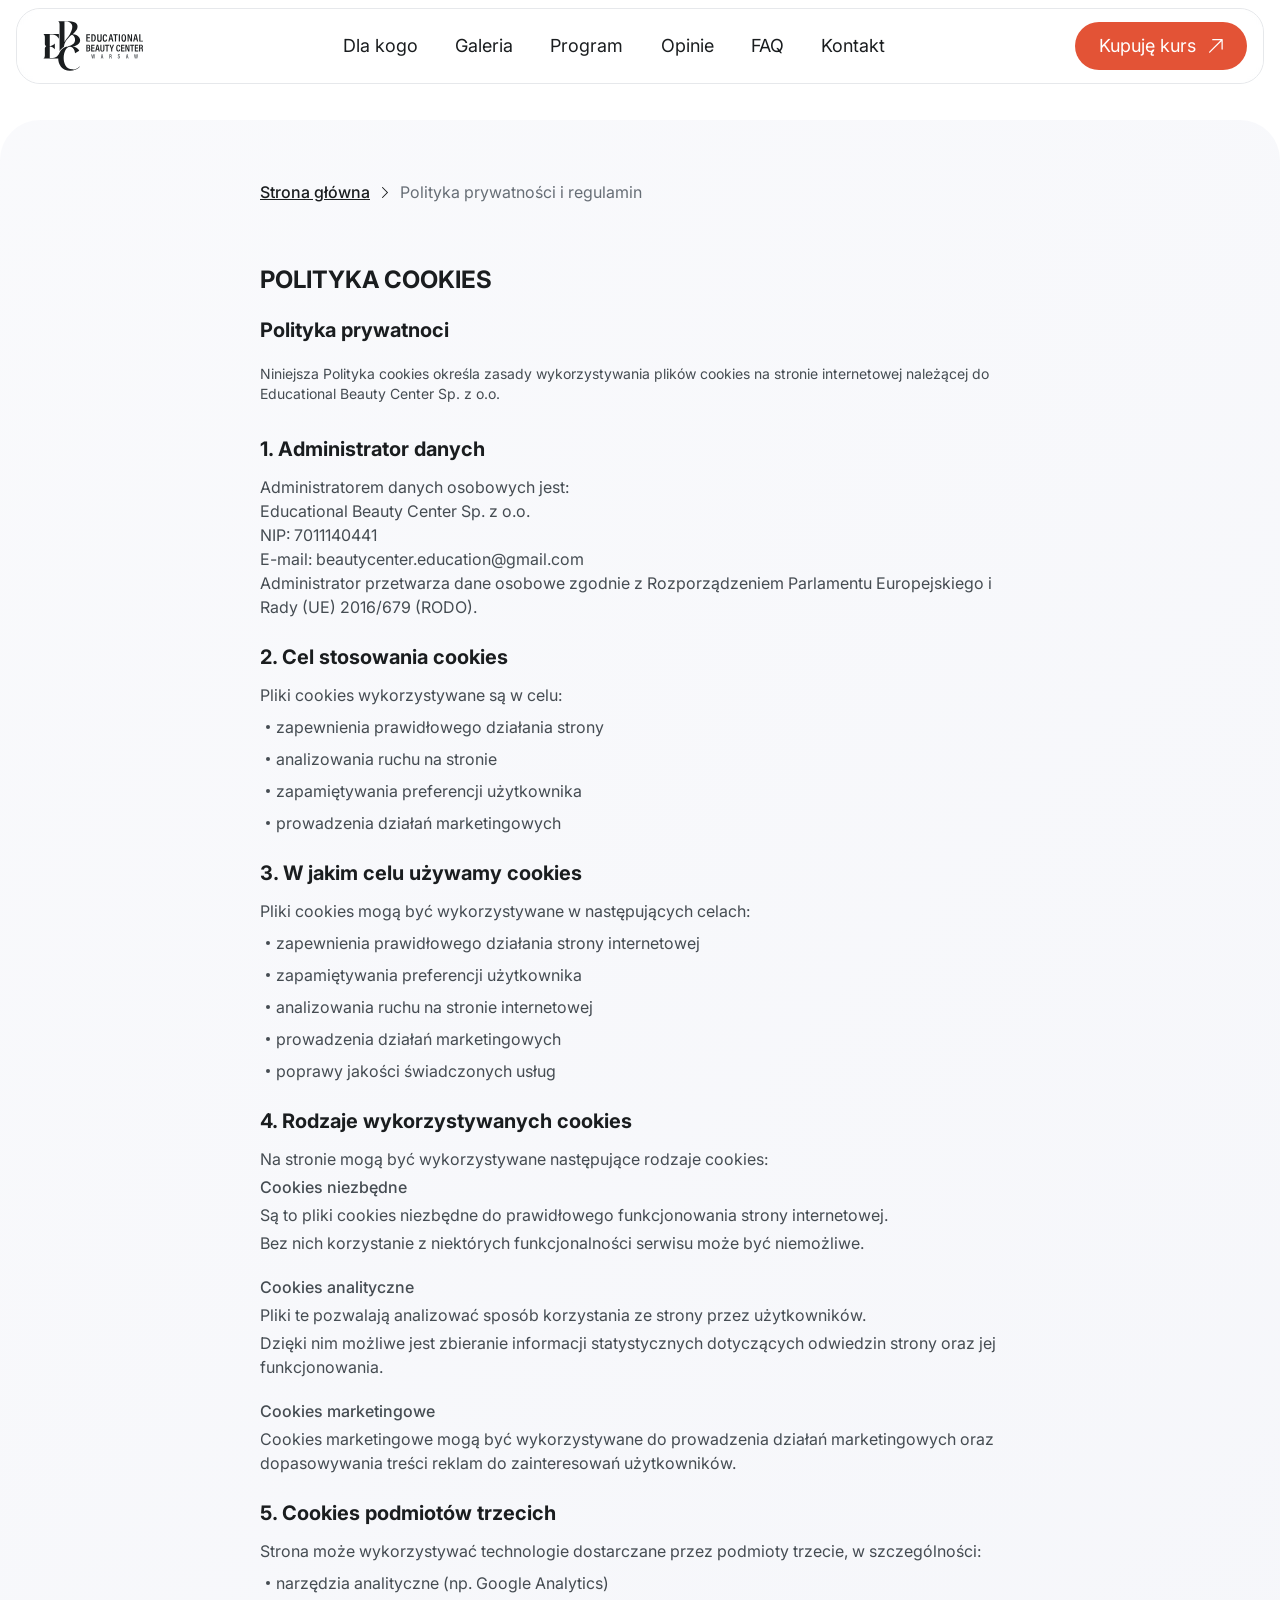
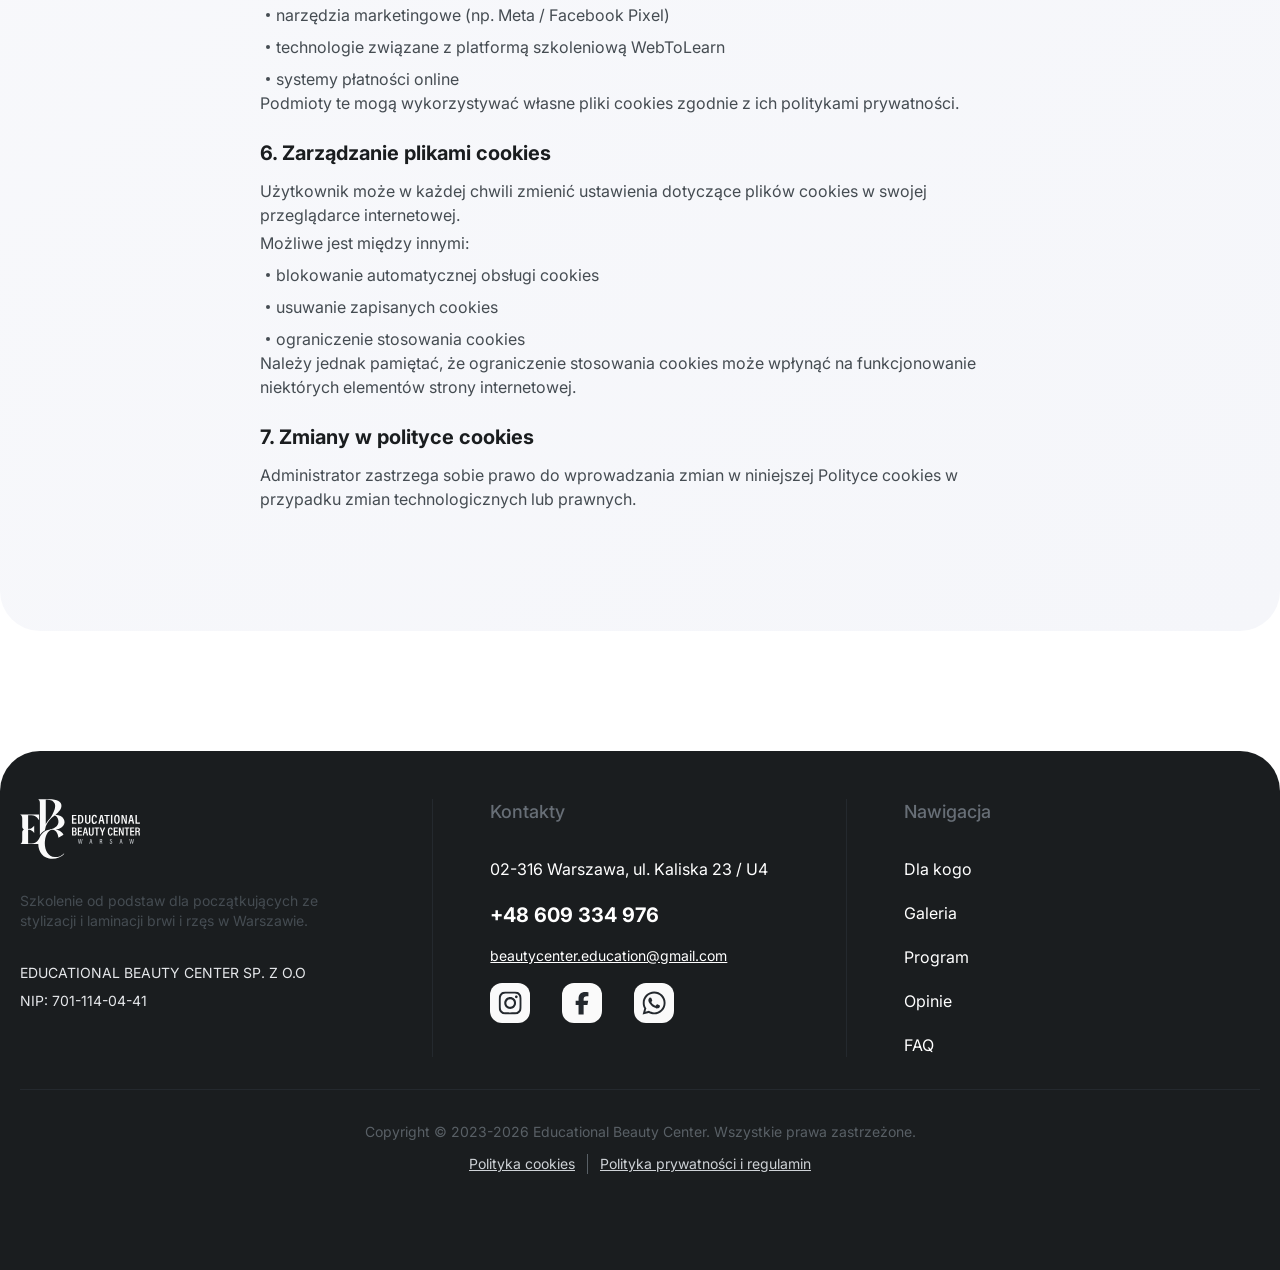
==== commit 26e98cff: "Add files via upload" ====
--- a/privacy-cookies.html
+++ b/privacy-cookies.html
@@ -8,10 +8,10 @@
 		<meta name="viewport" content="width=device-width, initial-scale=1.0">
 		<link rel="shortcut icon" href="./assets/img/favicon.ico">
 		<title>Privacy cookies</title>
-		<link rel="modulepreload" crossorigin href="./js/common.min.js?v=1773149857282">
-		<script type="module" crossorigin="" src="./js/main.min.js?v=1773149857282"></script>
-		<link rel="stylesheet" crossorigin="" href="./css/main.min.css?v=1773149857282">
-		<link rel="stylesheet" crossorigin="" href="./css/privacy-policy.min.css?v=1773149857282">
+		<link rel="modulepreload" crossorigin href="./js/common.min.js?v=1773165775708">
+		<script type="module" crossorigin="" src="./js/main.min.js?v=1773165775708"></script>
+		<link rel="stylesheet" crossorigin="" href="./css/main.min.css?v=1773165775708">
+		<link rel="stylesheet" crossorigin="" href="./css/privacy-policy.min.css?v=1773165775708">
 	</head>
 	<body>
 		<div class="wrapper">
@@ -100,7 +100,7 @@
 				</div>
 			</header>
 			<main class="page">
-				<script src="../index/index.js?v=1773149857282"></script>
+				<script src="../index/index.js?v=1773165775708"></script>
 				<div data-fls-privacy-policy="" class="page-privacy-policy">
 					<section class="privacy-policy">
 						<div class="privacy-policy__wrapper">
--- a/css/privacy-policy.min.css
+++ b/css/privacy-policy.min.css
@@ -1 +1 @@
-.page-privacy-policy{padding-bottom:7.5rem;padding-top:7.5rem}.privacy-policy__wrapper{background:linear-gradient(135deg,rgba(245,246,250,.6),#f5f6fa);border-radius:2.5rem;margin:0 auto;max-width:82.5rem;padding-bottom:3.75rem;padding-top:3.75rem}.privacy-policy__container{margin:0 auto;max-width:50rem}.privacy-policy__bradcrumbs{margin-bottom:3.75rem}.privacy-policy__title{color:#1a1d1f;font-size:1.5rem;font-weight:700;line-height:1.33}.privacy-policy__title:not(:last-child){margin-bottom:1.25rem}.privacy-policy__box:first-child{border-bottom:.0625rem solid #e5e7ea;padding-bottom:3.75rem}.privacy-policy__box:nth-child(2){padding-top:3.75rem}.bradcrumbs__list{align-items:center;column-gap:.75rem;display:flex}.bradcrumbs__item{flex:0 0 auto}.bradcrumbs__item a{align-items:center;color:#1a1d1f;column-gap:.75rem;display:inline-flex;font-size:1rem;font-weight:500;line-height:1.5;text-decoration:underline}.bradcrumbs__item a:after{background:url(../assets/img/icons/arrow-breadceumbs.svg) 0 0 no-repeat;content:"";flex:0 0 0.375rem;height:.6875rem;object-fit:contain;width:.375rem}.bradcrumbs__item--color{color:#676e76;flex:1 1 auto;font-size:1rem;line-height:1.5}.header-privacy-policy{display:grid;row-gap:.75rem}.header-privacy-policy:not(:last-child){margin-bottom:2rem}.header-privacy-policy__subtitle{color:#1a1d1f;font-size:1.25rem;font-weight:700;line-height:1.4}.header-privacy-policy__subtitle:not(:last-child){margin-bottom:.5rem}.header-privacy-policy__subtitle--upper{text-transform:uppercase}.header-privacy-policy__text{color:#454c52;line-height:1.4}.body-privacy-policy{display:grid;row-gap:1.5rem}.body-privacy-policy__list{display:grid;row-gap:.25rem}.body-privacy-policy__item-title{color:#1a1d1f;font-size:1.25rem;font-weight:700;line-height:1.4}.body-privacy-policy__item-title:not(:last-child){margin-bottom:.5rem}.body-privacy-policy__item{color:#454c52;font-size:1rem;line-height:1.5}.body-privacy-policy__item--fw{font-weight:500;padding-top:1rem}.body-privacy-policy__item--pt{padding-top:0}.body-privacy-policy__sub-list{display:grid;padding-top:.5rem;row-gap:.5rem}.body-privacy-policy__sub-item{align-items:center;column-gap:.375rem;display:inline-flex;padding-left:.375rem}.body-privacy-policy__sub-item:before{background-color:#454c52;border-radius:50%;content:"";flex:0 0 0.25rem;height:.25rem;width:.25rem}@media (max-width:47.99875em){.privacy-policy__title{font-size:1.25rem}.bradcrumbs__item a,.bradcrumbs__item--color{font-size:.875rem}.body-privacy-policy__item-title,.header-privacy-policy__subtitle{font-size:1.125rem}.body-privacy-policy__item{font-size:.875rem}}@media (max-width:23.75em){.bradcrumbs__item a,.bradcrumbs__list{column-gap:.375rem}}@media (any-hover:hover){.body-privacy-policy__item a:hover{text-decoration:underline}}+.page-privacy-policy{padding-bottom:7.5rem;padding-top:7.5rem}.privacy-policy__wrapper{background:linear-gradient(135deg,rgba(245,246,250,.6),#f5f6fa);border-radius:2.5rem;margin:0 auto;max-width:82.5rem;padding-bottom:3.75rem;padding-top:3.75rem}.privacy-policy__container{margin:0 auto;max-width:50rem}.privacy-policy__bradcrumbs{margin-bottom:3.75rem}.privacy-policy__title{color:#1a1d1f;font-size:1.5rem;font-weight:700;line-height:1.33}.privacy-policy__title:not(:last-child){margin-bottom:1.25rem}.privacy-policy__box:first-child{padding-bottom:3.75rem}.privacy-policy__box:nth-child(2){border-top:.0625rem solid #e5e7ea;padding-top:3.75rem}.bradcrumbs__list{align-items:center;column-gap:.75rem;display:flex}.bradcrumbs__item{flex:0 0 auto}.bradcrumbs__item a{align-items:center;color:#1a1d1f;column-gap:.75rem;display:inline-flex;font-size:1rem;font-weight:500;line-height:1.5;text-decoration:underline}.bradcrumbs__item a:after{background:url(../assets/img/icons/arrow-breadceumbs.svg) 0 0 no-repeat;content:"";flex:0 0 0.375rem;height:.6875rem;object-fit:contain;width:.375rem}.bradcrumbs__item--color{color:#676e76;flex:1 1 auto;font-size:1rem;line-height:1.5}.header-privacy-policy{display:grid;row-gap:.75rem}.header-privacy-policy:not(:last-child){margin-bottom:2rem}.header-privacy-policy__subtitle{color:#1a1d1f;font-size:1.25rem;font-weight:700;line-height:1.4}.header-privacy-policy__subtitle:not(:last-child){margin-bottom:.5rem}.header-privacy-policy__subtitle--upper{text-transform:uppercase}.header-privacy-policy__text{color:#454c52;line-height:1.4}.body-privacy-policy{display:grid;row-gap:1.5rem}.body-privacy-policy__list{display:grid;row-gap:.25rem}.body-privacy-policy__item-title{color:#1a1d1f;font-size:1.25rem;font-weight:700;line-height:1.4}.body-privacy-policy__item-title:not(:last-child){margin-bottom:.5rem}.body-privacy-policy__item{color:#454c52;font-size:1rem;line-height:1.5}.body-privacy-policy__item--fw{font-weight:500;padding-top:1rem}.body-privacy-policy__item--pt{padding-top:0}.body-privacy-policy__sub-list{display:grid;padding-top:.5rem;row-gap:.5rem}.body-privacy-policy__sub-item{align-items:center;column-gap:.375rem;display:inline-flex;padding-left:.375rem}.body-privacy-policy__sub-item:before{background-color:#454c52;border-radius:50%;content:"";flex:0 0 0.25rem;height:.25rem;width:.25rem}@media (max-width:47.99875em){.privacy-policy__title{font-size:1.25rem}.bradcrumbs__item a,.bradcrumbs__item--color{font-size:.875rem}.body-privacy-policy__item-title,.header-privacy-policy__subtitle{font-size:1.125rem}.body-privacy-policy__item{font-size:.875rem}}@media (max-width:23.75em){.bradcrumbs__item a,.bradcrumbs__list{column-gap:.375rem}}@media (any-hover:hover){.body-privacy-policy__item a:hover{text-decoration:underline}}
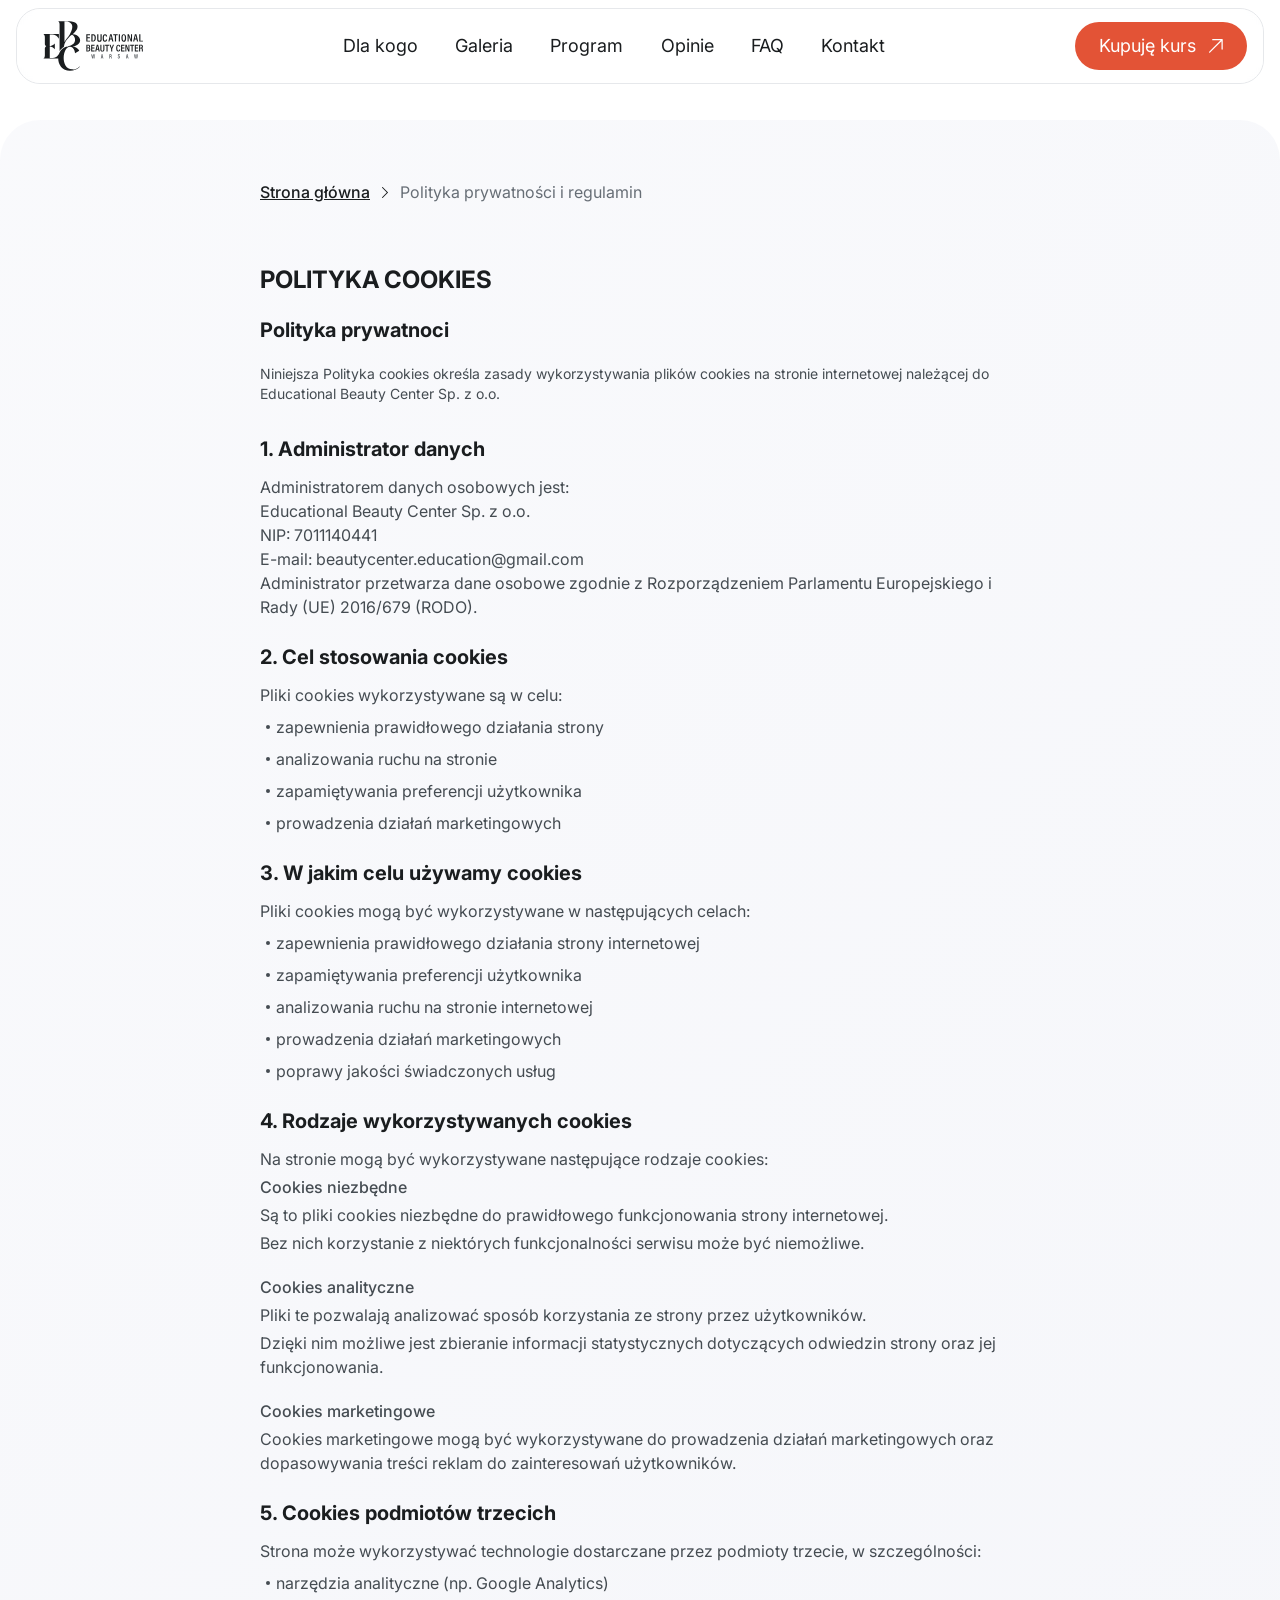
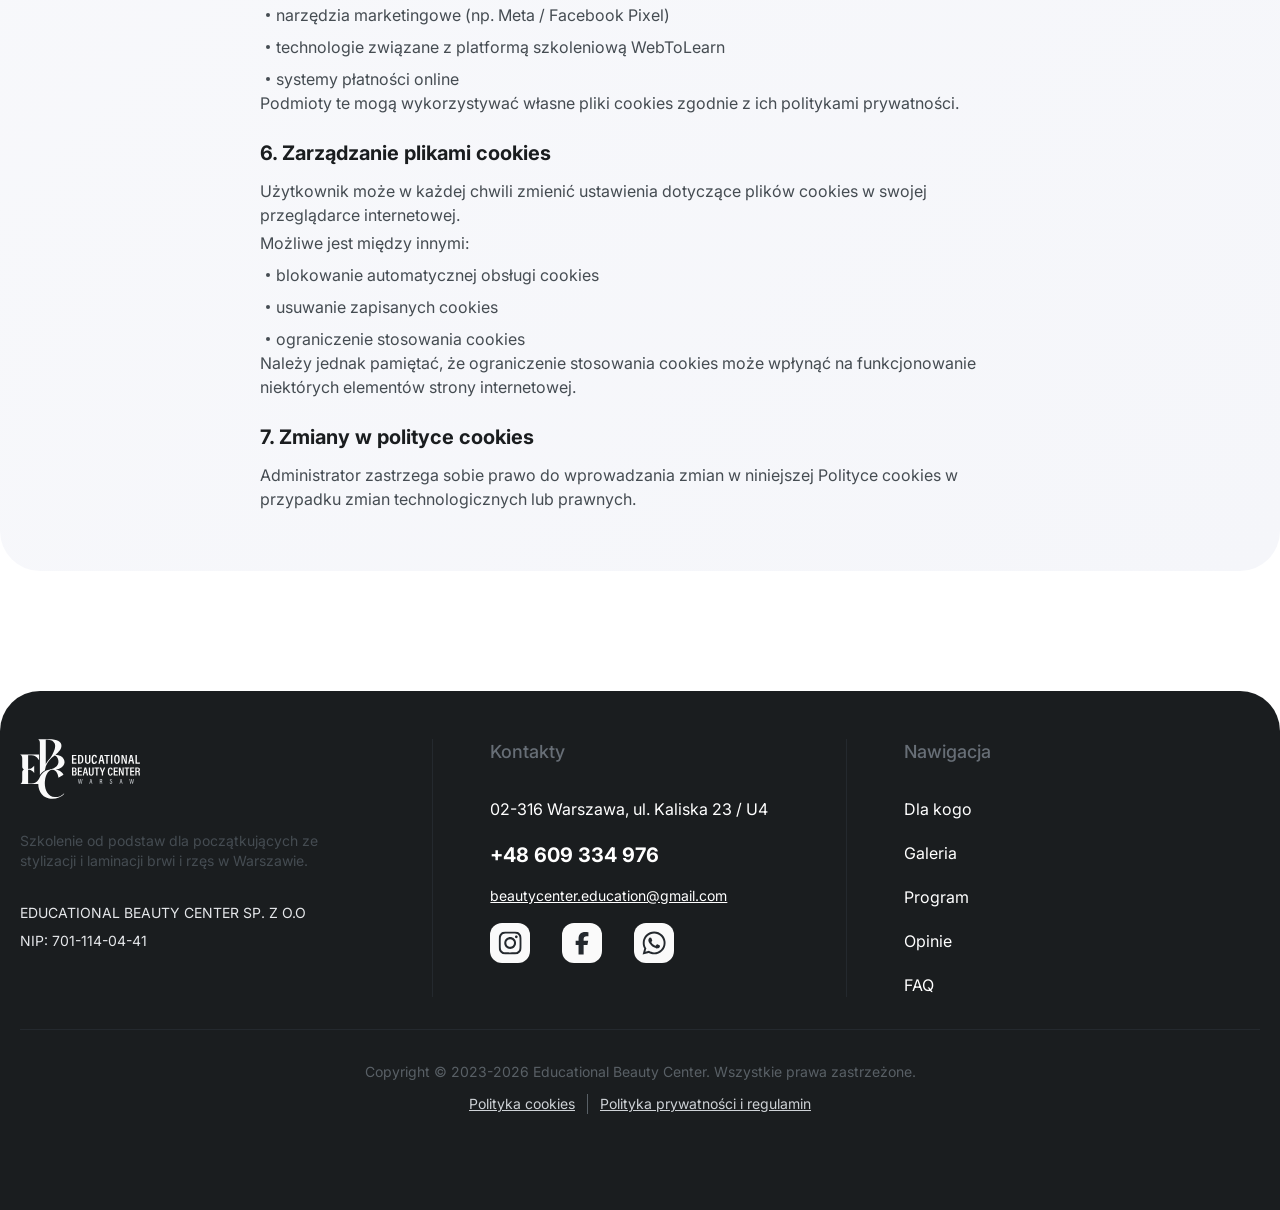
==== commit 3841c613: "Add files via upload" ====
--- a/privacy-cookies.html
+++ b/privacy-cookies.html
@@ -8,10 +8,10 @@
 		<meta name="viewport" content="width=device-width, initial-scale=1.0">
 		<link rel="shortcut icon" href="./assets/img/favicon.ico">
 		<title>Privacy cookies</title>
-		<link rel="modulepreload" crossorigin href="./js/common.min.js?v=1773165775708">
-		<script type="module" crossorigin="" src="./js/main.min.js?v=1773165775708"></script>
-		<link rel="stylesheet" crossorigin="" href="./css/main.min.css?v=1773165775708">
-		<link rel="stylesheet" crossorigin="" href="./css/privacy-policy.min.css?v=1773165775708">
+		<link rel="modulepreload" crossorigin href="./js/common.min.js?v=1773166609657">
+		<script type="module" crossorigin="" src="./js/main.min.js?v=1773166609657"></script>
+		<link rel="stylesheet" crossorigin="" href="./css/main.min.css?v=1773166609657">
+		<link rel="stylesheet" crossorigin="" href="./css/privacy-policy.min.css?v=1773166609657">
 	</head>
 	<body>
 		<div class="wrapper">
@@ -100,7 +100,7 @@
 				</div>
 			</header>
 			<main class="page">
-				<script src="../index/index.js?v=1773165775708"></script>
+				<script src="../index/index.js?v=1773166609657"></script>
 				<div data-fls-privacy-policy="" class="page-privacy-policy">
 					<section class="privacy-policy">
 						<div class="privacy-policy__wrapper">
@@ -115,7 +115,7 @@
 								</div>
 								<h2 class="privacy-policy__title">POLITYKA COOKIES</h2>
 								<div class="privacy-policy__content">
-									<div class="privacy-policy__box">
+									<div class="privacy-policy__box privacy-policy__box--pb">
 										<div class="privacy-policy__header header-privacy-policy">
 											<div class="header-privacy-policy__subtitle">Polityka prywatnoci</div>
 											<div class="header-privacy-policy__text">
--- a/css/privacy-policy.min.css
+++ b/css/privacy-policy.min.css
@@ -1 +1 @@
-.page-privacy-policy{padding-bottom:7.5rem;padding-top:7.5rem}.privacy-policy__wrapper{background:linear-gradient(135deg,rgba(245,246,250,.6),#f5f6fa);border-radius:2.5rem;margin:0 auto;max-width:82.5rem;padding-bottom:3.75rem;padding-top:3.75rem}.privacy-policy__container{margin:0 auto;max-width:50rem}.privacy-policy__bradcrumbs{margin-bottom:3.75rem}.privacy-policy__title{color:#1a1d1f;font-size:1.5rem;font-weight:700;line-height:1.33}.privacy-policy__title:not(:last-child){margin-bottom:1.25rem}.privacy-policy__box:first-child{padding-bottom:3.75rem}.privacy-policy__box:nth-child(2){border-top:.0625rem solid #e5e7ea;padding-top:3.75rem}.bradcrumbs__list{align-items:center;column-gap:.75rem;display:flex}.bradcrumbs__item{flex:0 0 auto}.bradcrumbs__item a{align-items:center;color:#1a1d1f;column-gap:.75rem;display:inline-flex;font-size:1rem;font-weight:500;line-height:1.5;text-decoration:underline}.bradcrumbs__item a:after{background:url(../assets/img/icons/arrow-breadceumbs.svg) 0 0 no-repeat;content:"";flex:0 0 0.375rem;height:.6875rem;object-fit:contain;width:.375rem}.bradcrumbs__item--color{color:#676e76;flex:1 1 auto;font-size:1rem;line-height:1.5}.header-privacy-policy{display:grid;row-gap:.75rem}.header-privacy-policy:not(:last-child){margin-bottom:2rem}.header-privacy-policy__subtitle{color:#1a1d1f;font-size:1.25rem;font-weight:700;line-height:1.4}.header-privacy-policy__subtitle:not(:last-child){margin-bottom:.5rem}.header-privacy-policy__subtitle--upper{text-transform:uppercase}.header-privacy-policy__text{color:#454c52;line-height:1.4}.body-privacy-policy{display:grid;row-gap:1.5rem}.body-privacy-policy__list{display:grid;row-gap:.25rem}.body-privacy-policy__item-title{color:#1a1d1f;font-size:1.25rem;font-weight:700;line-height:1.4}.body-privacy-policy__item-title:not(:last-child){margin-bottom:.5rem}.body-privacy-policy__item{color:#454c52;font-size:1rem;line-height:1.5}.body-privacy-policy__item--fw{font-weight:500;padding-top:1rem}.body-privacy-policy__item--pt{padding-top:0}.body-privacy-policy__sub-list{display:grid;padding-top:.5rem;row-gap:.5rem}.body-privacy-policy__sub-item{align-items:center;column-gap:.375rem;display:inline-flex;padding-left:.375rem}.body-privacy-policy__sub-item:before{background-color:#454c52;border-radius:50%;content:"";flex:0 0 0.25rem;height:.25rem;width:.25rem}@media (max-width:47.99875em){.privacy-policy__title{font-size:1.25rem}.bradcrumbs__item a,.bradcrumbs__item--color{font-size:.875rem}.body-privacy-policy__item-title,.header-privacy-policy__subtitle{font-size:1.125rem}.body-privacy-policy__item{font-size:.875rem}}@media (max-width:23.75em){.bradcrumbs__item a,.bradcrumbs__list{column-gap:.375rem}}@media (any-hover:hover){.body-privacy-policy__item a:hover{text-decoration:underline}}+.page-privacy-policy{padding-bottom:7.5rem;padding-top:7.5rem}.privacy-policy__wrapper{background:linear-gradient(135deg,rgba(245,246,250,.6),#f5f6fa);border-radius:2.5rem;margin:0 auto;max-width:82.5rem;padding-bottom:3.75rem;padding-top:3.75rem}.privacy-policy__container{margin:0 auto;max-width:50rem}.privacy-policy__bradcrumbs{margin-bottom:3.75rem}.privacy-policy__title{color:#1a1d1f;font-size:1.5rem;font-weight:700;line-height:1.33}.privacy-policy__title:not(:last-child){margin-bottom:1.25rem}.privacy-policy__box:first-child{padding-bottom:3.75rem}.privacy-policy__box:nth-child(2){border-top:.0625rem solid #e5e7ea;padding-top:3.75rem}.privacy-policy__box--pb{padding-bottom:0!important}.bradcrumbs__list{align-items:center;column-gap:.75rem;display:flex}.bradcrumbs__item{flex:0 0 auto}.bradcrumbs__item a{align-items:center;color:#1a1d1f;column-gap:.75rem;display:inline-flex;font-size:1rem;font-weight:500;line-height:1.5;text-decoration:underline}.bradcrumbs__item a:after{background:url(../assets/img/icons/arrow-breadceumbs.svg) 0 0 no-repeat;content:"";flex:0 0 0.375rem;height:.6875rem;object-fit:contain;width:.375rem}.bradcrumbs__item--color{color:#676e76;flex:1 1 auto;font-size:1rem;line-height:1.5}.header-privacy-policy{display:grid;row-gap:.75rem}.header-privacy-policy:not(:last-child){margin-bottom:2rem}.header-privacy-policy__subtitle{color:#1a1d1f;font-size:1.25rem;font-weight:700;line-height:1.4}.header-privacy-policy__subtitle:not(:last-child){margin-bottom:.5rem}.header-privacy-policy__subtitle--upper{text-transform:uppercase}.header-privacy-policy__text{color:#454c52;line-height:1.4}.body-privacy-policy{display:grid;row-gap:1.5rem}.body-privacy-policy__list{display:grid;row-gap:.25rem}.body-privacy-policy__item-title{color:#1a1d1f;font-size:1.25rem;font-weight:700;line-height:1.4}.body-privacy-policy__item-title:not(:last-child){margin-bottom:.5rem}.body-privacy-policy__item{color:#454c52;font-size:1rem;line-height:1.5}.body-privacy-policy__item--fw{font-weight:500;padding-top:1rem}.body-privacy-policy__item--pt{padding-top:0}.body-privacy-policy__sub-list{display:grid;padding-top:.5rem;row-gap:.5rem}.body-privacy-policy__sub-item{align-items:center;column-gap:.375rem;display:inline-flex;padding-left:.375rem}.body-privacy-policy__sub-item:before{background-color:#454c52;border-radius:50%;content:"";flex:0 0 0.25rem;height:.25rem;width:.25rem}@media (max-width:47.99875em){.privacy-policy__title{font-size:1.25rem}.bradcrumbs__item a,.bradcrumbs__item--color{font-size:.875rem}.body-privacy-policy__item-title,.header-privacy-policy__subtitle{font-size:1.125rem}.body-privacy-policy__item{font-size:.875rem}}@media (max-width:23.75em){.bradcrumbs__item a,.bradcrumbs__list{column-gap:.375rem}}@media (any-hover:hover){.body-privacy-policy__item a:hover{text-decoration:underline}}
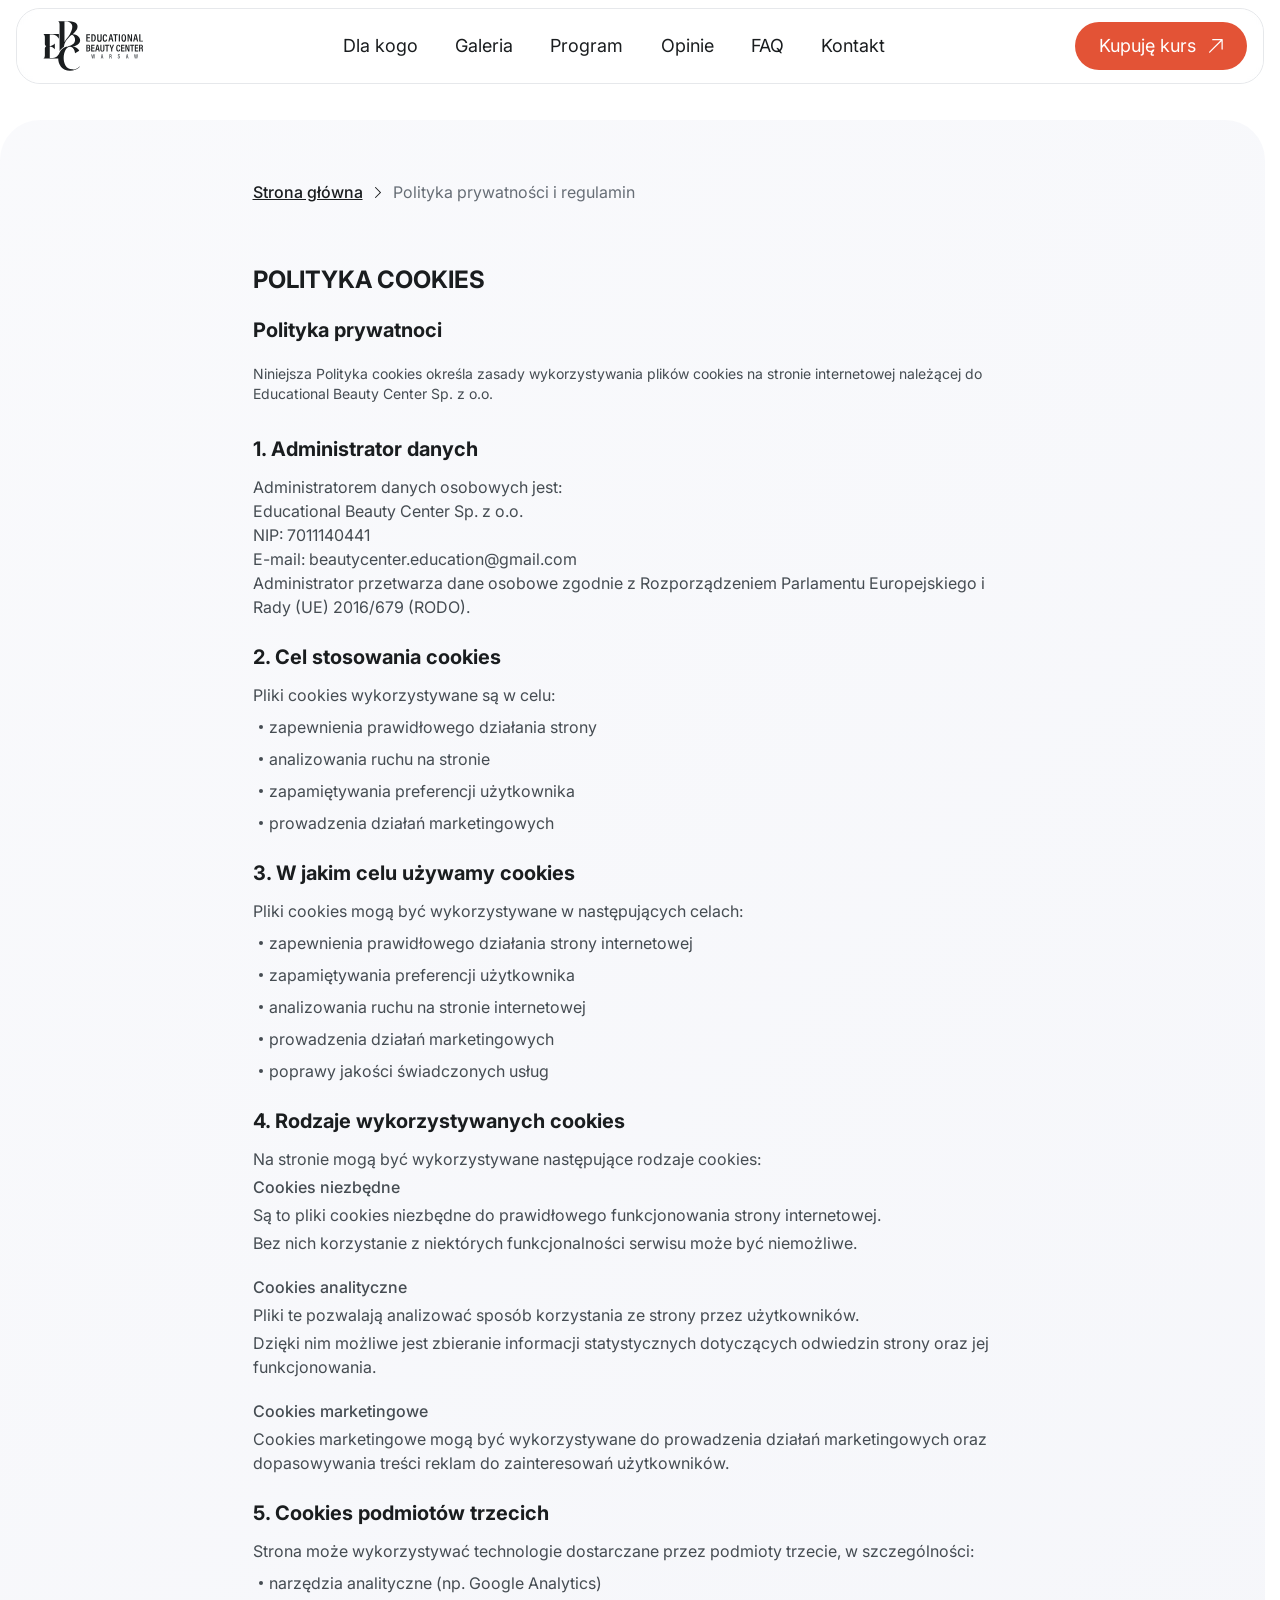
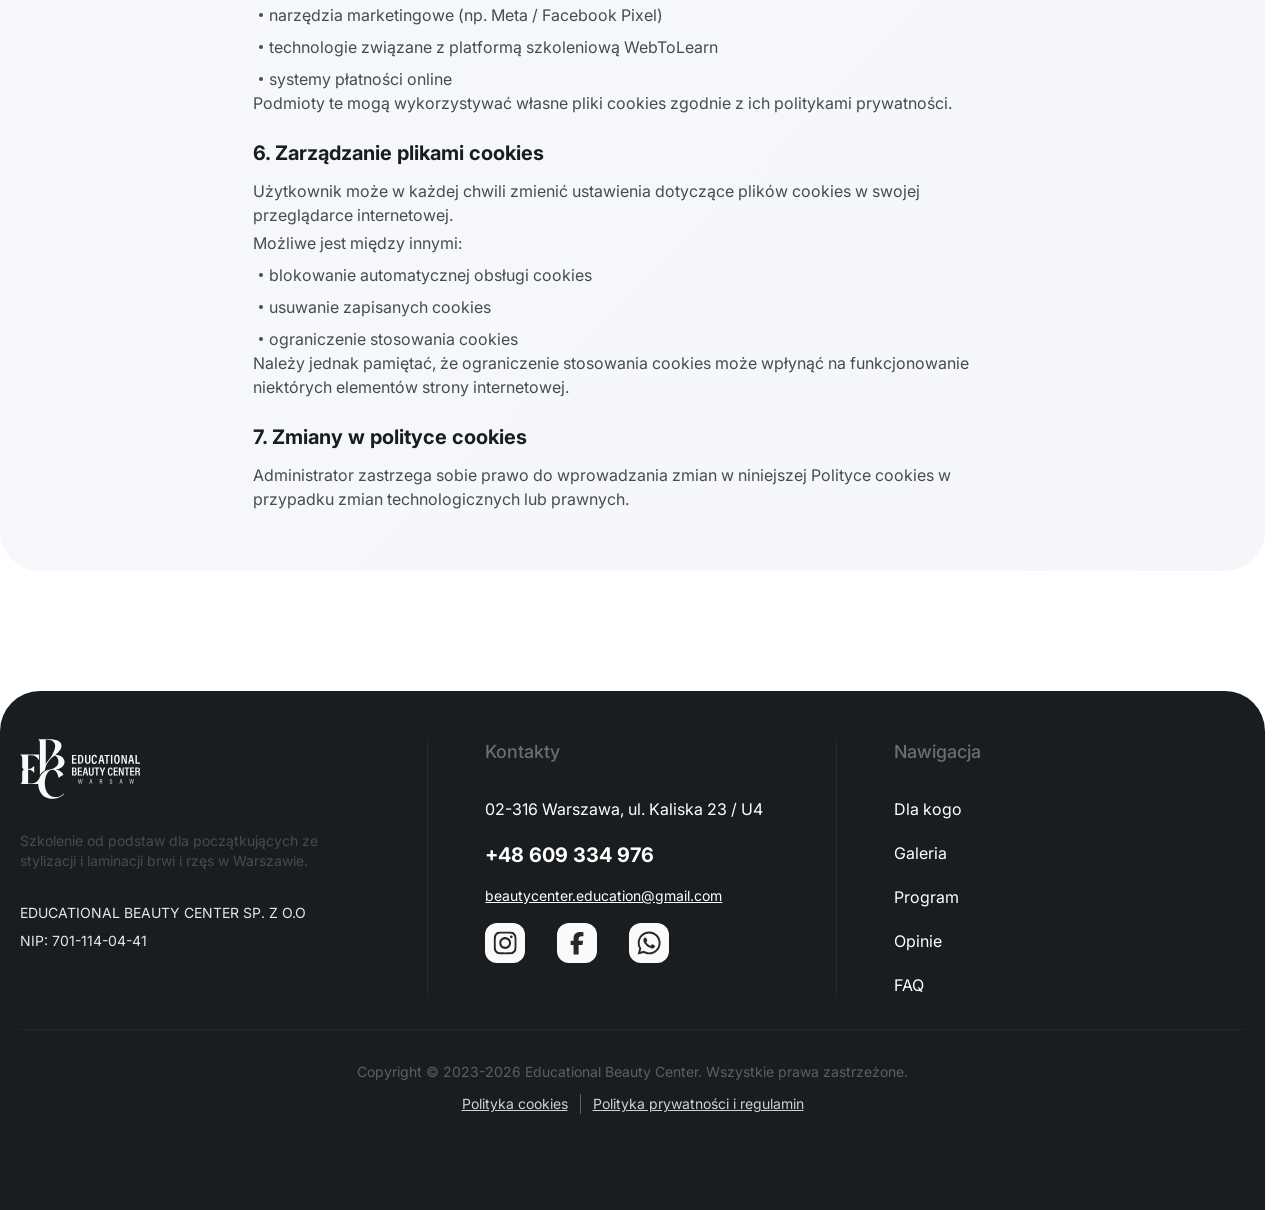
==== commit a237ad3e: "Add files via upload" ====
--- a/privacy-cookies.html
+++ b/privacy-cookies.html
@@ -8,10 +8,10 @@
 		<meta name="viewport" content="width=device-width, initial-scale=1.0">
 		<link rel="shortcut icon" href="./assets/img/favicon.ico">
 		<title>Privacy cookies</title>
-		<link rel="modulepreload" crossorigin href="./js/common.min.js?v=1773166609657">
-		<script type="module" crossorigin="" src="./js/main.min.js?v=1773166609657"></script>
-		<link rel="stylesheet" crossorigin="" href="./css/main.min.css?v=1773166609657">
-		<link rel="stylesheet" crossorigin="" href="./css/privacy-policy.min.css?v=1773166609657">
+		<link rel="modulepreload" crossorigin href="./js/common.min.js?v=1773257168354">
+		<script type="module" crossorigin="" src="./js/main.min.js?v=1773257168354"></script>
+		<link rel="stylesheet" crossorigin="" href="./css/main.min.css?v=1773257168354">
+		<link rel="stylesheet" crossorigin="" href="./css/privacy-policy.min.css?v=1773257168354">
 	</head>
 	<body>
 		<div class="wrapper">
@@ -100,7 +100,7 @@
 				</div>
 			</header>
 			<main class="page">
-				<script src="../index/index.js?v=1773166609657"></script>
+				<script src="../index/index.js?v=1773257168354"></script>
 				<div data-fls-privacy-policy="" class="page-privacy-policy">
 					<section class="privacy-policy">
 						<div class="privacy-policy__wrapper">
--- a/css/main.min.css
+++ b/css/main.min.css
@@ -1 +1 @@
-@import url("https://fonts.googleapis.com/css2?family=Inter:wght@400;500;700&display=swap");*{border:0;margin:0;padding:0}*,:after,:before{box-sizing:border-box}:after,:before{display:inline-block}body,html{height:100%;scroll-behavior:smooth}body{line-height:1;scrollbar-gutter:stable;-ms-text-size-adjust:100%;-moz-text-size-adjust:100%;-webkit-text-size-adjust:100%;-webkit-font-smoothing:antialiased;-moz-osx-font-smoothing:grayscale}button,input,textarea{background-color:transparent;color:inherit;font-family:inherit;font-size:inherit;line-height:inherit}input,textarea{width:100%}label{display:inline-block}button,option,select{cursor:pointer}a{color:inherit;display:inline-block;text-decoration:none}ul li{list-style:none}img{height:auto;max-width:100%;vertical-align:middle}h1,h2,h3,h4,h5,h6{font-size:inherit;font-weight:inherit}address{font-style:normal}body{background-color:#fff;color:#454c52;font-family:Inter;font-size:.875rem;min-width:22.5rem}[data-fls-scrolllock] body{overflow:hidden;overscroll-behavior:none;touch-action:none}.wrapper{display:flex;flex-direction:column;min-height:100%;overflow:clip}.wrapper>main{flex:1 1 auto}.wrapper>*{min-width:0}[class*=__container]{margin:0 auto;max-width:85rem;padding-left:1.25rem;padding-right:1.25rem}.menu__body{width:100%}.menu__list{align-items:center;display:flex;flex-wrap:wrap;row-gap:.3125rem}.menu__item{flex:0 0 auto}.menu__link{color:#1a1d1f;font-size:1.125rem;line-height:1.44;text-align:center;transition:color .3s}.actions-menu{display:grid;padding-top:2rem;row-gap:1.5rem}.actions-menu__phone{color:#24292e;font-size:1.25rem;font-weight:700;line-height:1.4;text-decoration:underline}.actions-menu__mail{color:#24292e;font-size:1rem;line-height:1.5;text-decoration:underline}.actions-menu__social:not(:last-child){margin-bottom:1rem}.social{align-items:center;column-gap:2rem;display:flex}.social__item{align-items:center;display:inline-flex;flex:0 0 2.5rem;height:2.5rem;justify-content:center;width:2.5rem}.social__link svg{flex:0 0 1.5rem;height:1.5rem;width:1.5rem}.icon-menu{display:none}.header{background-color:transparent;left:0;padding-left:1rem;padding-right:1rem;position:fixed;right:0;top:.5rem;transition:transform .4s ease-in-out;z-index:50}.header.--hidden{transform:translateY(-100%)}.header__container{align-items:center;background-color:#fff;background-color:transparent;border:.0625rem solid #e6e8eb;border-radius:1.5rem;column-gap:1.875rem;display:flex;justify-content:space-between;max-width:82.5rem;padding:.75rem 1rem;position:relative;z-index:50}.header__container:after{backdrop-filter:none;backdrop-filter:blur(.25rem);-webkit-backdrop-filter:blur(.25rem);background:hsla(0,0%,100%,.6);border-radius:1.5rem;content:"";height:100%;left:0;position:absolute;top:0;width:100%;z-index:2}.header__logo{flex:0 0 7.5rem;height:3.125rem;max-width:7.5rem;position:relative;z-index:3}.header__logo img{height:100%;width:100%}.header__menu{z-index:4}.header__actions{align-items:center;column-gap:1.25rem;display:flex;position:relative;z-index:5}.header__button{flex:0 0 auto}[data-fls-header-scroll].--header-scroll{left:0;position:sticky;right:0;top:.5rem;z-index:50}[data-fls-header-scroll-show].--header-scroll{transform:translateY(-100%);transition:transform .3s ease}[data-fls-header-scroll-show].--header-show{transform:translateY(0)}.footer{background-color:#1a1d1f;border-radius:2.5rem 2.5rem 0 0;padding-bottom:6rem;padding-top:3rem}.footer__top{border-bottom:.0625rem solid #24292e;display:grid;grid-template-columns:repeat(3,1fr);padding-bottom:2rem}.footer__column{display:grid;row-gap:2rem}.footer__column:not(:last-child){border-right:.0625rem solid #24292e}.footer__box-column{align-self:start;display:grid;row-gap:2rem}.footer__logo{height:3.75rem;width:7.5rem}.footer__logo img{height:100%;width:100%}.footer__text{color:#454c52;line-height:1.43}.footer__subtitle{color:#676e76;font-size:1.125rem;font-weight:500;line-height:1.44}.footer__bottom{display:grid;justify-content:center;padding-top:2rem;row-gap:.75rem}.footer__copy{color:#596066;font-size:.875rem;line-height:1.43;text-align:center}.actions-footer{display:flex;justify-content:center}.actions-footer__item:first-child{border-right:.0625rem solid #596066;padding-right:.75rem}.actions-footer__item:nth-child(2){padding-left:.75rem}.actions-footer__link{color:#ced2d6;font-size:.875rem;line-height:1.4;text-align:center;text-decoration:underline;transition:color .3s}.social-footer{align-items:center;column-gap:2rem;display:flex}.social-footer__link{align-items:center;background-color:#fafafa;border-radius:.75rem;display:flex;height:2.5rem;justify-content:center;padding:.5rem;width:2.5rem}.social-footer__link svg path{fill:#24292e;transition:fill .3s}.info-footer{display:grid;row-gap:.5rem}.info-footer__item{color:#e5e7ea;line-height:1.4}.contacts-footer{display:grid;row-gap:1.25rem}.contacts-footer__adress{color:#fff;font-size:1rem;line-height:1.5}.contacts-footer__tel{color:#fff;font-size:1.25rem;font-weight:700;line-height:1.4;transition:color .3s}.contacts-footer__mail{color:#fff;justify-self:start;line-height:1;transition:color .3s}.contacts-footer__mail a{text-decoration:underline}.menu-footer__list{display:grid;row-gap:1.25rem}.menu-footer__link{color:#fff;font-size:1rem;line-height:1.5;transition:color .3s}.button{align-items:center;background-color:#e35336;border-radius:1.5rem;color:#fff;column-gap:.8125rem;display:inline-flex;font-size:1.125rem;line-height:1.56;padding:.625rem 1.5rem;transition:background-color .3s}.button img{flex:0 0 0.875rem;height:.875rem;object-fit:contain;width:.875rem}.button--fw{width:100%}.fls-preloader{align-items:center;display:flex;height:100%;justify-content:center;left:0;pointer-events:none;position:fixed;top:0;transition:all .8s .3s;width:100%;z-index:-1}.fls-preloader__body{display:flex;flex-direction:column;max-width:31.25rem;padding:.93rem}.fls-preloader__counter{font-size:10rem}.fls-preloader__line span{background-color:#7a956b;display:inline-block;height:.8rem;transition:width .2s ease}[data-fls-preloader-loaded] .fls-preloader{opacity:0;visibility:hidden}@media (width <= 61.99875em){.menu__list{column-gap:1.25rem}.footer__column:not(:last-child){padding-right:2rem}.footer__column:not(:first-child){padding-left:2rem}}@media (max-width:61.99875em) and (any-hover:none){.icon-menu{cursor:default}}@media (max-width:61.99875em){.menu{align-items:flex-start;display:flex;flex-direction:column;height:100%;overflow:auto;padding:7.125rem .9375rem 1.875rem;row-gap:1rem;z-index:50}.menu,.menu:before{background-color:#fff;position:fixed;right:-100%;top:0;transition:right .5s;width:100%}.menu:before{border-radius:2rem;content:"";height:4.625rem;z-index:2}[data-fls-menu-open] .menu,[data-fls-menu-open] .menu:before{right:0}.menu__list{align-items:flex-start;border-bottom:.0625rem solid #e5e7ea;flex-direction:column;padding-bottom:1rem;row-gap:2rem}.menu__link{color:#1a1d1f;font-size:1.375rem;font-weight:700;line-height:1.4}.icon-menu{display:block;height:.6875rem;position:relative;width:1.875rem;z-index:51}.icon-menu:after,.icon-menu:before{background-color:#24292e;border-radius:.5rem;content:"";height:.15625rem;position:absolute;right:0;transition:all .3s ease 0s;width:100%}.icon-menu:before{top:0}.icon-menu:after{bottom:0}.icon-menu span{top:calc(50% - .0625rem)}[data-fls-menu-open] .icon-menu span{width:0}[data-fls-menu-open] .icon-menu:before{top:calc(50% - .075rem);transform:rotate(-45deg)}[data-fls-menu-open] .icon-menu:after{bottom:calc(50% - .075rem);transform:rotate(45deg)}.footer__top{grid-template-columns:repeat(2,1fr)}.footer__column:first-child{border-bottom:.0625rem solid #24292e;grid-column-end:3;grid-column-start:1;padding-bottom:2rem}.footer__column:nth-child(2),.footer__column:nth-child(3){margin-top:2rem}.footer__logo,.footer__text,.info-footer,.info-footer__item{justify-self:center}}@media (max-width:47.99875em){.menu:before{height:4.625rem}.menu__list{padding-bottom:2rem}.menu__link{font-size:1.125rem}.header{padding-left:0;padding-right:0;top:0}.header__logo{flex:0 0 5.625rem;max-width:5.625rem}.header__button{display:none!important}.footer__top{grid-template-columns:auto}.footer__column:first-child{grid-column-end:2;grid-column-start:1}.footer__column:not(:last-child){border-bottom:.0625rem solid #24292e;border-right:none;padding-bottom:2rem;padding-left:0;padding-right:0}.footer__column:not(:first-child){padding-left:0;padding-top:2rem}.fls-preloader__counter{font-size:8rem}}@media (width > 61.99875em) and (width <= 85em){.menu__list{column-gap:clamp(1.25rem,-2.45624558448125rem + 5.9779359817vw,2.625rem)}.footer__column:not(:last-child){padding-right:clamp(2rem,-3.39090266833125rem + 8.6951796098vw,4rem)}.footer__column:not(:first-child){padding-left:clamp(2rem,-3.39090266833125rem + 8.6951796098vw,4rem)}}@media (min-width:61.99875em){.actions-menu{display:none}}@media (width > 85em){.menu__list{column-gap:2.625rem}.footer__column:not(:last-child){padding-right:4rem}.footer__column:not(:first-child){padding-left:4rem}}@media (any-hover:hover){.actions-footer__link:hover,.menu__link:hover{color:#e35336}.social-footer__link:hover svg path{fill:#e35336}.contacts-footer__mail:hover,.contacts-footer__tel:hover,.menu-footer__link:hover{color:#e35336}.button:hover{background-color:#c1462d}}+@import url("https://fonts.googleapis.com/css2?family=Inter:wght@400;500;700&display=swap");*{border:0;margin:0;padding:0}*,:after,:before{box-sizing:border-box}:after,:before{display:inline-block}html{scrollbar-gutter:stable}body,html{height:100%;scroll-behavior:smooth}body{line-height:1;scrollbar-gutter:stable;-ms-text-size-adjust:100%;-moz-text-size-adjust:100%;-webkit-text-size-adjust:100%;-webkit-font-smoothing:antialiased;-moz-osx-font-smoothing:grayscale}button,input,textarea{background-color:transparent;color:inherit;font-family:inherit;font-size:inherit;line-height:inherit}input,textarea{width:100%}label{display:inline-block}button,option,select{cursor:pointer}a{color:inherit;display:inline-block;text-decoration:none}ul li{list-style:none}img{height:auto;max-width:100%;vertical-align:middle}h1,h2,h3,h4,h5,h6{font-size:inherit;font-weight:inherit}address{font-style:normal}body{background-color:#fff;color:#454c52;font-family:Inter;font-size:.875rem;min-width:22.5rem}[data-fls-scrolllock] body{overflow:hidden;overscroll-behavior:none;touch-action:none}.wrapper{display:flex;flex-direction:column;min-height:100%;overflow:clip}.wrapper>main{flex:1 1 auto}.wrapper>*{min-width:0}[class*=__container]{margin:0 auto;max-width:85rem;padding-left:1.25rem;padding-right:1.25rem}.menu__body{width:100%}.menu__list{align-items:center;display:flex;flex-wrap:wrap;row-gap:.3125rem}.menu__item{flex:0 0 auto}.menu__link{color:#1a1d1f;font-size:1.125rem;line-height:1.44;text-align:center;transition:color .3s}.actions-menu{display:grid;padding-top:2rem;row-gap:1.5rem}.actions-menu__phone{color:#24292e;font-size:1.25rem;font-weight:700;line-height:1.4;text-decoration:underline}.actions-menu__mail{color:#24292e;font-size:1rem;line-height:1.5;text-decoration:underline}.actions-menu__social:not(:last-child){margin-bottom:1rem}.social{align-items:center;column-gap:2rem;display:flex}.social__item{align-items:center;display:inline-flex;flex:0 0 2.5rem;height:2.5rem;justify-content:center;width:2.5rem}.social__link svg{flex:0 0 1.5rem;height:1.5rem;width:1.5rem}.icon-menu{display:none}.header{background-color:transparent;left:0;padding-left:1rem;padding-right:1rem;position:fixed;right:0;top:.5rem;transition:transform .4s ease-in-out;z-index:50}.header.--hidden{transform:translateY(-100%)}.header__container{align-items:center;background-color:#fff;background-color:transparent;border:.0625rem solid #e6e8eb;border-radius:1.5rem;column-gap:1.875rem;display:flex;justify-content:space-between;max-width:82.5rem;padding:.75rem 1rem;position:relative;z-index:50}.header__container:after{backdrop-filter:none;backdrop-filter:blur(.25rem);-webkit-backdrop-filter:blur(.25rem);background:hsla(0,0%,100%,.6);border-radius:1.5rem;content:"";height:100%;left:0;position:absolute;top:0;width:100%;z-index:2}.header__logo{flex:0 0 7.5rem;height:3.125rem;max-width:7.5rem;position:relative;z-index:3}.header__logo img{height:100%;width:100%}.header__menu{z-index:4}.header__actions{align-items:center;column-gap:1.25rem;display:flex;position:relative;z-index:5}.header__button{flex:0 0 auto}[data-fls-header-scroll].--header-scroll{left:0;position:sticky;right:0;top:.5rem;z-index:50}[data-fls-header-scroll-show].--header-scroll{transform:translateY(-100%);transition:transform .3s ease}[data-fls-header-scroll-show].--header-show{transform:translateY(0)}.footer{background-color:#1a1d1f;border-radius:2.5rem 2.5rem 0 0;padding-bottom:6rem;padding-top:3rem}.footer__top{border-bottom:.0625rem solid #24292e;display:grid;grid-template-columns:repeat(3,1fr);padding-bottom:2rem}.footer__column{display:grid;row-gap:2rem}.footer__column:not(:last-child){border-right:.0625rem solid #24292e}.footer__box-column{align-self:start;display:grid;row-gap:2rem}.footer__logo{height:3.75rem;width:7.5rem}.footer__logo img{height:100%;width:100%}.footer__text{color:#454c52;line-height:1.43}.footer__subtitle{color:#676e76;font-size:1.125rem;font-weight:500;line-height:1.44}.footer__bottom{display:grid;justify-content:center;padding-top:2rem;row-gap:.75rem}.footer__copy{color:#596066;font-size:.875rem;line-height:1.43;text-align:center}.actions-footer{display:flex;justify-content:center}.actions-footer__item:first-child{border-right:.0625rem solid #596066;padding-right:.75rem}.actions-footer__item:nth-child(2){padding-left:.75rem}.actions-footer__link{color:#ced2d6;font-size:.875rem;line-height:1.4;text-align:center;text-decoration:underline;transition:color .3s}.social-footer{align-items:center;column-gap:2rem;display:flex}.social-footer__link{align-items:center;background-color:#fafafa;border-radius:.75rem;display:flex;height:2.5rem;justify-content:center;padding:.5rem;width:2.5rem}.social-footer__link svg path{fill:#24292e;transition:fill .3s}.info-footer{display:grid;row-gap:.5rem}.info-footer__item{color:#e5e7ea;line-height:1.4}.contacts-footer{display:grid;row-gap:1.25rem}.contacts-footer__adress{color:#fff;font-size:1rem;line-height:1.5}.contacts-footer__tel{color:#fff;font-size:1.25rem;font-weight:700;line-height:1.4;transition:color .3s}.contacts-footer__mail{color:#fff;justify-self:start;line-height:1;transition:color .3s}.contacts-footer__mail a{text-decoration:underline}.menu-footer__list{display:grid;row-gap:1.25rem}.menu-footer__link{color:#fff;font-size:1rem;line-height:1.5;transition:color .3s}.button{align-items:center;background-color:#e35336;border-radius:1.5rem;color:#fff;column-gap:.8125rem;display:inline-flex;font-size:1.125rem;line-height:1.56;padding:.625rem 1.5rem;transition:background-color .3s}.button img{flex:0 0 0.875rem;height:.875rem;object-fit:contain;width:.875rem}.button--fw{width:100%}.fls-preloader{background:#f3f3f3;height:100%;left:0;pointer-events:none;position:fixed;top:0;transition:all .8s .3s;width:100%;z-index:1000}.fls-preloader,.fls-preloader__body{align-items:center;display:flex;justify-content:center}.fls-preloader__body{position:relative}.fls-preloader__counter{color:#e35336;font-size:2.25rem;font-weight:700;position:absolute}.fls-preloader__progress{transform:rotate(-90deg)}circle{fill:none;stroke-width:20}.fls-preloader__bg{stroke:#e8e1de}.fls-preloader__bar{stroke:#e35336;stroke-dasharray:502;stroke-dashoffset:502;stroke-linecap:round;transition:stroke-dashoffset .2s linear}[data-fls-preloader-loaded] .fls-preloader{opacity:0;visibility:hidden}@media (width <= 61.99875em){.menu__list{column-gap:1.25rem}.footer__column:not(:last-child){padding-right:2rem}.footer__column:not(:first-child){padding-left:2rem}}@media (max-width:61.99875em) and (any-hover:none){.icon-menu{cursor:default}}@media (max-width:61.99875em){.menu{align-items:flex-start;display:flex;flex-direction:column;height:100%;overflow:auto;padding:7.125rem .9375rem 1.875rem;row-gap:1rem;z-index:50}.menu,.menu:before{background-color:#fff;position:fixed;right:-100%;top:0;transition:right .5s;width:100%}.menu:before{border-radius:2rem;content:"";height:4.625rem;z-index:2}[data-fls-menu-open] .menu,[data-fls-menu-open] .menu:before{right:0}.menu__list{align-items:flex-start;border-bottom:.0625rem solid #e5e7ea;flex-direction:column;padding-bottom:1rem;row-gap:2rem}.menu__link{color:#1a1d1f;font-size:1.375rem;font-weight:700;line-height:1.4}.icon-menu{display:block;height:.6875rem;position:relative;width:1.875rem;z-index:51}.icon-menu:after,.icon-menu:before{background-color:#24292e;border-radius:.5rem;content:"";height:.15625rem;position:absolute;right:0;transition:all .3s ease 0s;width:100%}.icon-menu:before{top:0}.icon-menu:after{bottom:0}.icon-menu span{top:calc(50% - .0625rem)}[data-fls-menu-open] .icon-menu span{width:0}[data-fls-menu-open] .icon-menu:before{top:calc(50% - .075rem);transform:rotate(-45deg)}[data-fls-menu-open] .icon-menu:after{bottom:calc(50% - .075rem);transform:rotate(45deg)}.footer__top{grid-template-columns:repeat(2,1fr)}.footer__column:first-child{border-bottom:.0625rem solid #24292e;grid-column-end:3;grid-column-start:1;padding-bottom:2rem}.footer__column:nth-child(2),.footer__column:nth-child(3){margin-top:2rem}.footer__logo,.footer__text,.info-footer,.info-footer__item{justify-self:center}}@media (max-width:47.99875em){.menu:before{height:4.625rem}.menu__list{padding-bottom:2rem}.menu__link{font-size:1.125rem}.header{padding-left:0;padding-right:0;top:0}.header__logo{flex:0 0 5.625rem;max-width:5.625rem}.header__button{display:none!important}.footer__top{grid-template-columns:auto}.footer__column:first-child{grid-column-end:2;grid-column-start:1}.footer__column:not(:last-child){border-bottom:.0625rem solid #24292e;border-right:none;padding-bottom:2rem;padding-left:0;padding-right:0}.footer__column:not(:first-child){padding-left:0;padding-top:2rem}}@media (width > 61.99875em) and (width <= 85em){.menu__list{column-gap:clamp(1.25rem,-2.45624558448125rem + 5.9779359817vw,2.625rem)}.footer__column:not(:last-child){padding-right:clamp(2rem,-3.39090266833125rem + 8.6951796098vw,4rem)}.footer__column:not(:first-child){padding-left:clamp(2rem,-3.39090266833125rem + 8.6951796098vw,4rem)}}@media (min-width:61.99875em){.actions-menu{display:none}}@media (width > 85em){.menu__list{column-gap:2.625rem}.footer__column:not(:last-child){padding-right:4rem}.footer__column:not(:first-child){padding-left:4rem}}@media (any-hover:hover){.actions-footer__link:hover,.menu__link:hover{color:#e35336}.social-footer__link:hover svg path{fill:#e35336}.contacts-footer__mail:hover,.contacts-footer__tel:hover,.menu-footer__link:hover{color:#e35336}.button:hover{background-color:#c1462d}}
